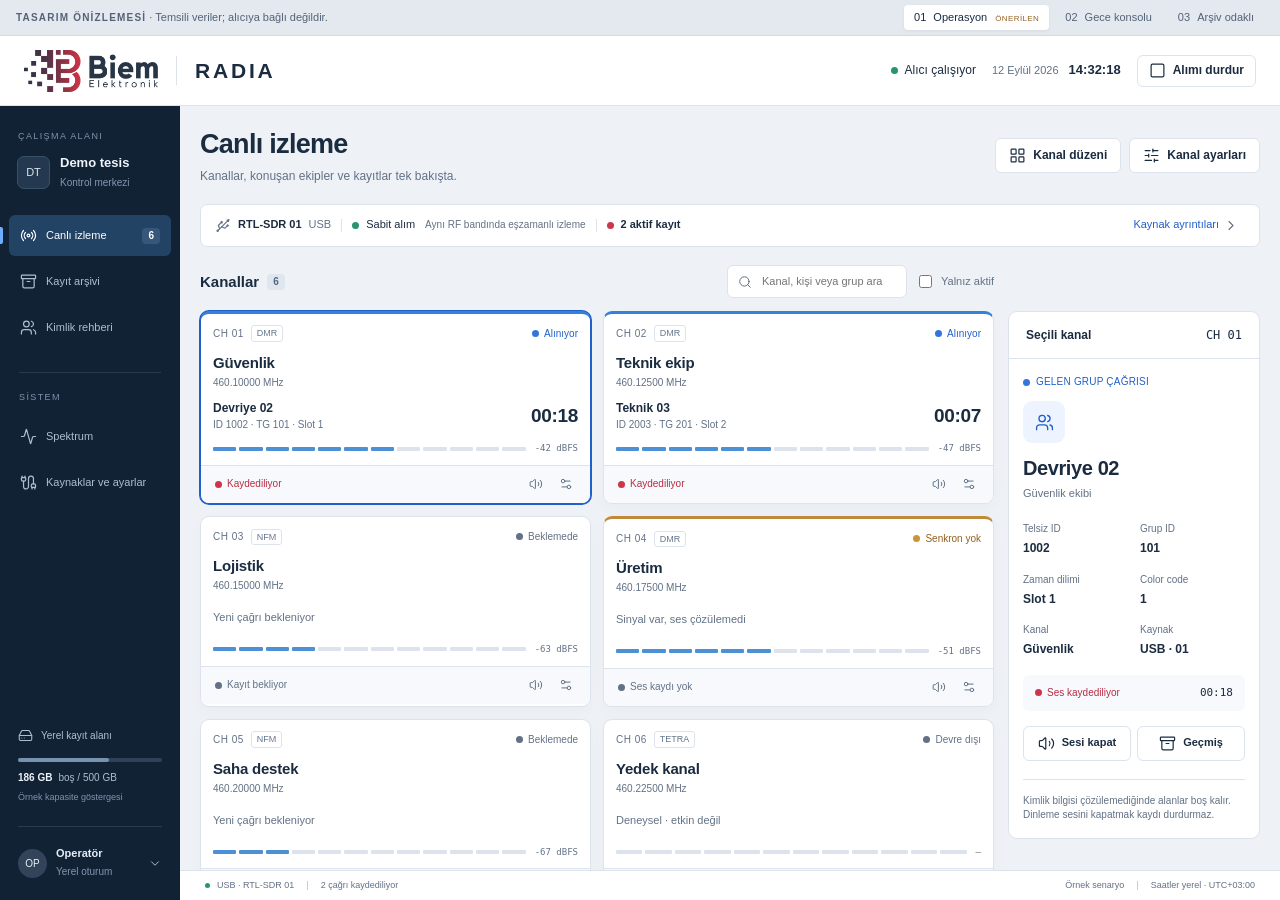
==== docs/ui/index.html @ abea3e86 "docs(ui): add BIEM Radia operator console design and Codex handoff" ====
<!doctype html>
<html lang="tr">
<head>
  <meta charset="utf-8">
  <meta name="viewport" content="width=device-width,initial-scale=1">
  <title>BIEM Radia — Operatör Konsolu / Tasarım önizlemesi</title>
  <link rel="stylesheet" href="radia.css">
  <script src="assets/icons.js" defer></script>
  <script src="radia.js" defer></script>
</head>
<body data-theme="operations">
  <div class="design-bar">
    <span><b>TASARIM ÖNİZLEMESİ</b><span class="design-note"> · Temsili veriler; alıcıya bağlı değildir.</span></span>
    <div class="directions" aria-label="Tasarım yönü">
      <button data-direction="operations" aria-pressed="true">01 <span>Operasyon</span><small>ÖNERİLEN</small></button>
      <button data-direction="night" aria-pressed="false">02 <span>Gece konsolu</span></button>
      <button data-direction="review" aria-pressed="false">03 <span>Arşiv odaklı</span></button>
    </div>
  </div>
  <div class="app-shell">
    <header class="app-header">
      <div class="brand"><img src="assets/biem-logo.png" alt="Biem Elektronik"><span class="brand-divider"></span><strong>RADIA</strong><span class="product-name">İzleme ve kayıt</span></div>
      <div class="header-right"><span class="health"><i class="dot green"></i><span id="global-status">Alıcı çalışıyor</span></span><span class="local-time">12 Eylül 2026 <b>14:32:18</b></span><button class="button compact" id="receiver-toggle"></button></div>
    </header>
    <aside class="sidebar">
      <div class="workspace-label">ÇALIŞMA ALANI</div>
      <div class="workspace-name"><span class="workspace-avatar">DT</span><span><strong>Demo tesis</strong><small>Kontrol merkezi</small></span></div>
      <nav class="navigation" aria-label="Ana gezinme">
        <button data-view="live" class="selected"><i data-icon="Radio"></i><span>Canlı izleme</span><b class="nav-count">6</b></button>
        <button data-view="archive"><i data-icon="Archive"></i><span>Kayıt arşivi</span></button>
        <button data-view="directory"><i data-icon="Users"></i><span>Kimlik rehberi</span></button>
        <div class="nav-divider"></div><span class="nav-label">SİSTEM</span>
        <button data-view="spectrum"><i data-icon="Activity"></i><span>Spektrum</span></button>
        <button data-view="sources"><i data-icon="Cable"></i><span>Kaynaklar ve ayarlar</span></button>
      </nav>
      <div class="sidebar-bottom">
        <div class="storage-label"><i data-icon="HardDrive"></i><span>Yerel kayıt alanı</span></div>
        <div class="storage-track"><span></span></div><div class="storage-caption"><strong>186 GB</strong><span>boş / 500 GB</span></div>
        <div class="sidebar-note">Örnek kapasite göstergesi</div>
        <div class="operator"><span class="operator-avatar">OP</span><span><strong>Operatör</strong><small>Yerel oturum</small></span><i data-icon="ChevronDown"></i></div>
      </div>
    </aside>
    <main id="main" tabindex="-1"></main>
    <footer class="system-footer"><span><i class="dot green"></i><span id="footer-state">USB · RTL-SDR 01</span><span class="footer-divider">|</span><span id="footer-recording">2 çağrı kaydediliyor</span></span><span>Örnek senaryo <span class="footer-divider">|</span> Saatler yerel · UTC+03:00</span></footer>
  </div>
  <dialog id="drawer" class="drawer" aria-labelledby="drawer-title"></dialog>
  <dialog id="confirmation" class="confirmation" aria-labelledby="confirmation-title"></dialog>
  <div class="toast" id="toast" role="status" aria-live="polite"></div>
</body>
</html>
---- docs/ui/radia.css ----
:root{font-family:'Segoe UI',Inter,Arial,sans-serif;color-scheme:light;--bg:#eef2f6;--surface:#fff;--surface-alt:#f7f9fc;--ink:#1b2c40;--muted:#627186;--line:#dce3ec;--brand:#ad304a;--blue:#215fca;--blue-bg:#edf4ff;--green:#127356;--green-bg:#e8f5ef;--amber:#926018;--amber-bg:#fff5e3;--red:#b62e44;--red-bg:#fff0f2;--rail:#122235;--rail-ink:#aebed1;--shadow:0 5px 16px #14253c06;--radius:9px;font-synthesis:none}
*{box-sizing:border-box}body{margin:0;background:var(--bg);color:var(--ink);font-size:14px;line-height:1.4}button,input,select{font:inherit}button{cursor:pointer}button:disabled{cursor:not-allowed;opacity:.5}button,input,select{outline:none}button:focus-visible,input:focus-visible,select:focus-visible,[tabindex]:focus-visible{outline:3px solid #5997fa;outline-offset:3px}button{color:inherit}svg.icon{width:19px;height:19px;stroke:currentColor;stroke-width:1.7;fill:none;stroke-linecap:round;stroke-linejoin:round;flex-shrink:0;vertical-align:middle}button .icon{width:17px;height:17px}button{border:0;background:none}strong,b{font-weight:600}small{font-size:12px}h1,h2,h3,p{margin:0}h1{font-size:27px;font-weight:650;letter-spacing:-.7px}h2{font-size:15px;font-weight:650}h3{font-size:17px;font-weight:650}.muted{color:var(--muted)}.mono{font-variant-numeric:tabular-nums;font-family:'Cascadia Code','Consolas',monospace;font-size:12px}.design-bar{height:36px;background:#e4e9ef;border-bottom:1px solid #d3dae4;padding:0 20px;display:flex;align-items:center;justify-content:space-between;color:#546277;font-size:11px;gap:12px}.design-bar b{font-size:10px;letter-spacing:1.2px}.directions{display:flex;gap:6px;height:100%;align-items:center}.directions button{font-size:11px;padding:5px 10px;border-radius:4px;white-space:nowrap}.directions button[aria-pressed=true]{background:#fff;color:#182b43;box-shadow:0 1px 3px #12223510}.directions button span{margin-left:4px}.directions small{font-size:8px;color:#956126;letter-spacing:.4px;margin-left:8px}.app-shell{height:calc(100vh - 36px);min-height:550px;display:grid;grid-template-columns:208px minmax(0,1fr);grid-template-rows:70px minmax(0,1fr) 30px;grid-template-areas:'header header' 'sidebar main' 'sidebar footer'}.app-header{grid-area:header;background:var(--surface);border-bottom:1px solid var(--line);display:flex;align-items:center;justify-content:space-between;padding:0 24px;gap:20px}.brand{display:flex;align-items:center;gap:18px;white-space:nowrap}.brand img{width:134px;height:42px;object-fit:contain}.brand-divider{height:29px;width:1px;background:var(--line)}.brand>strong{font-size:21px;letter-spacing:2.8px;font-weight:700}.product-name{color:var(--muted);font-size:12px;border-left:1px solid var(--line);padding-left:18px}.header-right{display:flex;gap:22px;align-items:center;white-space:nowrap;font-size:12px}.health{display:flex;align-items:center;gap:7px}.dot{display:inline-block;width:7px;height:7px;border-radius:50%;background:var(--muted);flex-shrink:0}.dot.green{background:#279473}.dot.red{background:#cd354d}.dot.blue{background:#3474db}.dot.amber{background:#cf9239}.local-time{color:var(--muted);font-size:11px}.local-time b{color:var(--ink);font-size:13px;margin-left:7px;font-variant-numeric:tabular-nums}.button{display:inline-flex;justify-content:center;align-items:center;gap:7px;padding:8px 13px;border:1px solid var(--line);background:var(--surface);border-radius:6px;white-space:nowrap;font-size:12px;font-weight:550;min-height:35px}.button:hover{background:var(--surface-alt);border-color:#acbacd}.button.primary{background:var(--blue);border-color:var(--blue);color:#fff}.button.primary:hover{filter:brightness(1.06)}.button.danger{background:var(--red);border-color:var(--red);color:#fff}.button.subtle{background:transparent;border-color:transparent;color:var(--blue)}.button.compact{padding:6px 11px;min-height:32px}.icon-button{display:inline-flex;align-items:center;justify-content:center;min-width:30px;min-height:30px;border-radius:5px;color:var(--muted)}.icon-button:hover{background:var(--blue-bg);color:var(--blue)}.sidebar{grid-area:sidebar;background:var(--rail);color:var(--rail-ink);display:flex;flex-direction:column;padding:24px 13px 0}.workspace-label{font-size:9px;letter-spacing:1.4px;padding-left:9px;color:#8194ad}.workspace-name{display:flex;align-items:center;gap:10px;padding:11px 8px 24px}.workspace-name strong{font-size:13px;color:#f0f4fa;display:block}.workspace-name small{font-size:10px;color:#8498b2}.workspace-avatar{width:33px;height:33px;display:grid;place-items:center;background:#24394f;border:1px solid #375169;border-radius:7px;font-size:11px;color:#dbe5f0;flex-shrink:0}.navigation{display:flex;flex-direction:column;gap:5px}.navigation>button{display:flex;align-items:center;gap:11px;text-align:left;padding:12px 11px;border-radius:6px;color:var(--rail-ink);font-size:12px;position:relative}.navigation>button:hover{background:#1d324a;color:#fff}.navigation>button.selected{background:#234365;color:#fff}.navigation>button.selected:before{content:'';position:absolute;width:3px;height:17px;left:-13px;background:#70adff;border-radius:0 2px 2px 0}.nav-count{font-size:10px;background:#365779;border-radius:4px;padding:1px 6px;margin-left:auto}.nav-divider{height:1px;background:#2a3a4d;margin:19px 10px 13px}.nav-label{font-size:9px;letter-spacing:1.4px;padding:0 10px 7px;color:#8194ad}.sidebar-bottom{margin-top:auto;padding:22px 9px 0}.storage-label{display:flex;align-items:center;gap:8px;font-size:10px}.storage-label .icon{width:15px}.storage-track{height:4px;background:#304258;margin:13px 0 9px;border-radius:2px}.storage-track span{display:block;width:63%;height:100%;background:#7693b2;border-radius:2px}.storage-caption{display:flex;gap:6px;font-size:10px}.storage-caption strong{color:#eef3fa}.sidebar-note{font-size:9px;color:#8194ad;margin-top:6px}.operator{display:flex;align-items:center;gap:9px;border-top:1px solid #2b3c50;margin-top:22px;padding:19px 0}.operator-avatar{background:#334359;color:#e9eff7;width:29px;height:29px;border-radius:50%;display:grid;place-items:center;font-size:10px}.operator strong{display:block;font-size:11px;color:#e5edf8}.operator small{font-size:10px;color:#8296af}.operator>.icon{width:14px;margin-left:auto}main{grid-area:main;min-width:0;overflow:auto;padding:24px 26px 20px}.page-heading{display:flex;align-items:center;justify-content:space-between;gap:16px;margin-bottom:19px}.page-heading p{font-size:12px;color:var(--muted);margin-top:4px}.heading-actions{display:flex;gap:8px;align-items:center}.source-strip{display:flex;align-items:center;gap:15px;background:var(--surface);border:1px solid var(--line);border-radius:7px;padding:11px 14px;margin-bottom:18px;font-size:11px}.source-strip strong{font-size:11px}.source-strip .icon{width:16px;color:var(--muted)}.source-chip{display:flex;align-items:center;gap:7px}.source-separator{height:13px;width:1px;background:var(--line)}.source-caption{color:var(--muted)}.source-link{margin-left:auto;color:var(--blue);display:flex;align-items:center;gap:4px;font-size:11px}.live-workspace{display:grid;grid-template-columns:minmax(0,1fr) 280px;gap:18px;align-items:start}.channel-area{min-width:0}.section-toolbar{display:flex;justify-content:space-between;align-items:center;margin-bottom:12px;gap:12px;min-height:34px}.section-label{display:flex;align-items:center;gap:8px}.count-badge{background:#dfe6ef;color:#536780;font-size:10px;font-weight:600;padding:1px 6px;border-radius:4px}.search{display:flex;align-items:center;gap:8px;border:1px solid var(--line);border-radius:6px;background:var(--surface);padding:7px 10px;color:var(--muted);min-width:180px}.search input{border:0;background:transparent;color:var(--ink);font-size:11px;width:100%;outline-offset:6px;min-width:0}.search .icon{width:14px;height:14px}.toolbar-filters{display:flex;align-items:center;gap:12px}.checkbox{display:flex;align-items:center;gap:6px;font-size:11px;white-space:nowrap;color:var(--muted)}.checkbox input{accent-color:var(--blue);width:13px;height:13px}.channel-grid{display:grid;grid-template-columns:repeat(2,minmax(0,1fr));gap:12px}.channel-card{background:var(--surface);border:1px solid var(--line);border-radius:var(--radius);box-shadow:var(--shadow);min-width:0;position:relative;overflow:hidden}.channel-card.selected{border-color:var(--blue);box-shadow:0 0 0 1px var(--blue)}.channel-card.receiving{border-top:3px solid #3482d7}.channel-card.warning{border-top:3px solid #c18a3b}.card-main{display:block;width:100%;text-align:left;padding:13px 14px 0;cursor:pointer}.card-top{display:flex;align-items:center;gap:7px;margin-bottom:9px;min-height:18px}.channel-number{font-size:10px;color:var(--muted);letter-spacing:.5px}.mode-badge{font-size:9px;color:#63758b;border:1px solid var(--line);padding:1px 5px;border-radius:3px}.state-badge{margin-left:auto;font-size:10px;display:flex;align-items:center;gap:5px;color:var(--muted);white-space:nowrap}.state-badge.rx{color:var(--blue)}.state-badge.warning{color:var(--amber)}.card-name{font-size:16px;font-weight:650;letter-spacing:-.2px;overflow:hidden;text-overflow:ellipsis;white-space:nowrap}.frequency{color:var(--muted);font-size:10px;margin-top:3px;font-variant-numeric:tabular-nums}.card-identity{display:flex;justify-content:space-between;gap:8px;align-items:center;margin:12px 0 10px;min-height:30px}.caller-name{font-weight:600;font-size:12px}.caller-meta{font-size:10px;color:var(--muted);margin-top:2px}.call-timer{font-size:19px;letter-spacing:-.3px;font-variant-numeric:tabular-nums;font-weight:550}.idle-label{font-size:11px;color:var(--muted)}.meter{height:4px;display:flex;gap:3px;align-items:center;flex:1;min-width:15px}.meter span{height:4px;flex:1;background:var(--line);border-radius:1px}.meter span.on{background:#4c91d6}.signal-row{display:flex;align-items:center;gap:9px;padding-bottom:10px}.signal-row .mono{font-size:9px;color:var(--muted);white-space:nowrap}.card-footer{display:flex;align-items:center;justify-content:space-between;padding:7px 11px 7px 14px;border-top:1px solid var(--line);background:var(--surface-alt);min-height:36px;font-size:10px}.record-status{display:flex;align-items:center;gap:5px}.card-footer .icon-button{min-height:23px;min-width:25px}.card-footer .icon{width:14px;height:14px}.card-footer>div{display:flex;align-items:center;gap:4px}.record-status.active{color:var(--red)}.detail-panel{background:var(--surface);border:1px solid var(--line);border-radius:var(--radius);overflow:hidden;margin-top:46px;min-width:0}.detail-header{display:flex;align-items:center;justify-content:space-between;padding:15px 17px;border-bottom:1px solid var(--line);font-size:11px}.detail-header strong{font-size:12px}.detail-body{padding:20px 18px}.detail-eyebrow{display:flex;align-items:center;gap:6px;color:var(--blue);font-size:10px;letter-spacing:.2px;margin-bottom:12px}.avatar-call{background:var(--blue-bg);color:var(--blue);width:42px;height:42px;display:grid;place-items:center;border-radius:9px;margin-bottom:11px}.detail-body h3{font-size:22px;letter-spacing:-.4px}.detail-subtitle{color:var(--muted);font-size:11px;margin:4px 0 20px}.detail-grid{display:grid;grid-template-columns:1fr 1fr;gap:16px 12px}.detail-grid dt{font-size:10px;color:var(--muted);margin-bottom:4px}.detail-grid dd{font-size:12px;margin:0;font-weight:550}.detail-note{color:var(--muted);font-size:10px;border-top:1px solid var(--line);padding-top:14px;margin-top:18px}.detail-record{margin-top:17px;padding:10px 12px;background:var(--surface-alt);border-radius:6px;display:flex;align-items:center;justify-content:space-between;font-size:10px}.detail-record .mono{font-size:11px}.detail-actions{display:flex;gap:6px;margin-top:15px}.detail-actions .button{flex:1;font-size:11px;padding:7px 8px}.recent-panel{background:var(--surface);border:1px solid var(--line);border-radius:var(--radius);margin-top:19px;overflow:hidden}.panel-heading{display:flex;align-items:center;justify-content:space-between;padding:14px 17px;border-bottom:1px solid var(--line);gap:14px}.panel-heading .button{font-size:11px;padding:0;min-height:20px}.panel-heading .section-label h2{font-size:13px}.table-wrap{overflow:auto}table{border-collapse:collapse;width:100%;font-size:11px;text-align:left;white-space:nowrap}th{background:var(--surface-alt);font-weight:500;color:var(--muted);font-size:10px;padding:10px 16px;border-bottom:1px solid var(--line)}td{padding:10px 16px;border-bottom:1px solid var(--line);height:43px;font-variant-numeric:tabular-nums}tbody tr:last-child td{border-bottom:0}tbody tr:hover td{background:var(--surface-alt)}tbody tr.selected td{background:var(--blue-bg)}.table-channel{font-weight:600;font-size:11px}.table-channel small{color:var(--muted);font-weight:400;font-size:9px;margin-left:7px}.table-status{display:flex;align-items:center;gap:5px;font-size:10px;color:var(--green)}.row-play{height:26px;width:26px;border-radius:50%;background:var(--blue-bg);color:var(--blue);display:grid;place-items:center}.row-play .icon{width:12px;height:12px;margin-left:1px}.system-footer{grid-area:footer;border-top:1px solid var(--line);background:var(--surface);display:flex;justify-content:space-between;align-items:center;padding:0 25px;font-size:9px;color:var(--muted);gap:15px}.system-footer>span{display:flex;gap:7px;align-items:center}.system-footer .dot{height:5px;width:5px}.footer-divider{margin:0 5px;color:#b2bdca}.empty{padding:35px 20px;text-align:center;color:var(--muted);grid-column:1/-1;border:1px dashed var(--line);border-radius:7px}.empty strong{display:block;color:var(--ink);font-size:15px;margin-bottom:5px}.archive-filters{display:flex;align-items:end;gap:12px;margin-bottom:18px;padding:15px;background:var(--surface);border:1px solid var(--line);border-radius:8px}.field{display:flex;flex-direction:column;gap:6px;font-size:11px;min-width:0;color:var(--muted)}.field input,.field select{border:1px solid var(--line);border-radius:5px;padding:8px 9px;min-height:35px;background:var(--surface);color:var(--ink);min-width:0}.field.grow{flex:1}.field input:disabled,.field select:disabled{background:var(--surface-alt)}.field-row{display:grid;grid-template-columns:1fr 1fr;gap:12px}.archive-workspace{display:grid;grid-template-columns:minmax(0,1fr) 285px;gap:18px;align-items:start}.archive-workspace .recent-panel{margin-top:0}.archive-workspace .detail-panel{margin-top:0}.archive-stats{display:flex;gap:15px;align-items:center;font-size:11px;color:var(--muted)}.archive-stats b{color:var(--ink)}.archive-caption{padding:11px 16px;font-size:10px;color:var(--muted);border-top:1px solid var(--line)}.player{border:1px solid var(--line);border-radius:9px;background:var(--surface);margin-top:18px;overflow:hidden}.player-info{padding:16px 18px;display:flex;align-items:center;justify-content:space-between}.player-info h2{font-size:13px}.player-info p{font-size:10px;color:var(--muted);margin-top:3px}.waveform{position:relative;height:92px;margin:0 20px;display:flex;align-items:center;gap:3px;background:repeating-linear-gradient(90deg,transparent,transparent calc(25% - 1px),var(--line) calc(25% - 1px),var(--line) 25%);overflow:hidden}.waveform span{display:block;width:3px;flex:1;background:#8db2de;border-radius:1px;min-width:1px;max-width:6px}.waveform .playhead{position:absolute;left:28%;top:0;height:100%;width:1px;background:var(--blue)}.wave-labels{display:flex;justify-content:space-between;margin:5px 20px 10px;font-size:9px;color:var(--muted);font-variant-numeric:tabular-nums}.player-controls{border-top:1px solid var(--line);display:flex;gap:13px;align-items:center;padding:12px 18px;background:var(--surface-alt);font-size:11px}.player-controls input[type=range]{accent-color:var(--blue);flex:1;min-width:50px}.player-controls .button{min-height:32px}.player-note{font-size:9px;color:var(--muted);margin-left:auto}.notice{padding:13px 15px;border:1px solid #e7cb9a;background:var(--amber-bg);color:var(--amber);border-radius:7px;display:flex;gap:10px;align-items:center;font-size:12px;margin-bottom:18px}.notice p{margin-top:3px;font-size:11px}.notice .button{margin-left:auto}.spectrum-chart{height:265px;background:#142336;border-radius:7px 7px 0 0;padding:15px 22px;color:#a3b4ca}.spectrum-chart svg{width:100%;height:100%;overflow:visible}.chart-waterfall{height:170px;background:#111d2e;padding:15px 22px;display:grid;gap:2px;overflow:hidden;border-radius:0 0 7px 7px}.waterfall-row{height:3px;background:linear-gradient(90deg,#16334e 8%,#236b80 11%,#27668f 12%,#16334e 15%,#16334e 33%,#477ab6 36%,#75d7d4 37%,#266384 39%,#16334e 43%,#16334e 70%,#5085bd 72%,#19405d 75%);opacity:.65}.chart-caption{display:flex;justify-content:space-between;font-size:10px;color:var(--muted);margin-top:12px}.source-cards{display:grid;grid-template-columns:repeat(2,minmax(0,1fr));gap:18px;max-width:1000px}.source-card{background:var(--surface);border:1px solid var(--line);border-radius:9px;padding:20px}.source-card-title{display:flex;align-items:center;gap:10px;margin-bottom:12px}.source-card-title .icon{color:var(--blue)}.source-card>p{font-size:12px;color:var(--muted);margin:10px 0 20px;max-width:420px}.source-card .detail-grid{margin:20px 0}.settings-help{font-size:12px;color:var(--muted);margin-top:22px;max-width:850px;line-height:1.8}.settings-help strong{color:var(--ink)}dialog{color:var(--ink);background:var(--surface);border:1px solid var(--line);box-shadow:0 10px 70px #06182f35;padding:0}dialog::backdrop{background:#10223b55}.drawer{height:100vh;max-height:100vh;margin:0 0 0 auto;max-width:100vw;width:430px;border-radius:0;border-right:0}.drawer-top{display:flex;align-items:center;justify-content:space-between;padding:22px;border-bottom:1px solid var(--line)}.drawer-top h2{font-size:19px}.drawer-content{padding:22px;display:flex;flex-direction:column;gap:20px}.drawer-content .notice{font-size:11px;margin:0}.drawer-footer{display:flex;gap:8px;justify-content:flex-end;border-top:1px solid var(--line);padding:17px 22px}.helper{font-size:10px;color:var(--muted);line-height:1.6}.field small{color:var(--muted);font-size:10px}.confirmation{border-radius:12px;max-width:440px;width:calc(100vw - 40px);padding:25px}.confirmation h2{font-size:20px}.confirmation p{font-size:12px;color:var(--muted);line-height:1.8;margin:15px 0 22px}.confirmation-actions{display:flex;justify-content:flex-end;gap:8px}.toast{position:fixed;bottom:48px;left:50%;transform:translateX(-50%);background:#19344f;color:#fff;box-shadow:0 8px 24px #12223525;border-radius:7px;font-size:12px;padding:13px 20px;z-index:20;opacity:0;pointer-events:none;max-width:90vw;transition:opacity .15s}.toast.visible{opacity:1}.review-timeline{background:var(--surface);border:1px solid var(--line);border-radius:9px;margin-bottom:18px;overflow:hidden}.timeline-top{padding:13px 17px;border-bottom:1px solid var(--line);display:flex;align-items:center;justify-content:space-between;font-size:11px}.timeline-track{display:grid;grid-template-columns:115px 1fr;gap:12px;padding:9px 17px;align-items:center;font-size:10px;border-bottom:1px solid var(--line)}.timeline-track:last-child{border-bottom:0}.timeline-track-area{height:18px;background:repeating-linear-gradient(90deg,transparent,transparent calc(25% - 1px),var(--line) calc(25% - 1px),var(--line) 25%);position:relative}.timeline-block{position:absolute;height:12px;top:3px;border-radius:2px;background:#6c99d6}.timeline-block.burgundy{background:#bd7385}.review-timeline .muted{font-size:10px}.small-pill{padding:4px 7px;background:var(--blue-bg);color:var(--blue);border-radius:4px;font-size:10px}.directory-note{padding:15px 0;font-size:11px;color:var(--muted)}
body[data-theme=night]{color-scheme:dark;--bg:#101a29;--surface:#182637;--surface-alt:#1c2c3f;--ink:#e6eef7;--muted:#a0afc2;--line:#304259;--blue:#7eb7fa;--blue-bg:#263e5c;--green:#7dcead;--green-bg:#1d403a;--amber:#efc27f;--amber-bg:#3b3224;--red:#f897a5;--red-bg:#412d3a;--rail:#0d1623;--shadow:none}.design-bar{color-scheme:light}body[data-theme=night] .brand img{background:#fff;border-radius:3px;padding:4px}body[data-theme=night] .button.primary{background:#2868b7;border-color:#3479ce;color:#fff}body[data-theme=night] .button.danger{background:#ae3047;border-color:#ae3047;color:#fff}body[data-theme=night] .live-workspace{grid-template-columns:minmax(0,1fr)}body[data-theme=night] .live-workspace>.detail-panel{display:none}body[data-theme=night] .channel-grid{grid-template-columns:repeat(3,minmax(0,1fr));gap:15px}body[data-theme=night] .card-main{padding:17px 18px 0}body[data-theme=night] .card-name{font-size:19px}body[data-theme=night] .card-identity{margin:17px 0}body[data-theme=night] .call-timer{font-size:23px}body[data-theme=night] .count-badge{background:#2d425d;color:#bdd1e9}body[data-theme=night] .source-link{color:#8ebfff}body[data-theme=night] .card-footer{padding-top:9px;padding-bottom:9px}body[data-theme=review]{--bg:#f3f3f1;--blue:#8e3651;--blue-bg:#f7edf1;--rail:#28303a}.night-detail-button{display:none}body[data-theme=night] .night-detail-button{display:inline-flex}
@media(min-width:1760px){.channel-grid{grid-template-columns:repeat(3,minmax(0,1fr))}.live-workspace{grid-template-columns:minmax(0,1fr) 310px}.card-main{padding:17px 17px 0}.card-name{font-size:18px}.card-identity{margin:16px 0}.detail-body{padding:25px 22px}.recent-panel{margin-top:22px}td{height:48px}.app-shell{grid-template-columns:218px minmax(0,1fr)}}
@media(max-width:1430px){.app-shell{grid-template-columns:180px minmax(0,1fr)}.sidebar{padding-left:9px;padding-right:9px}.navigation>button{font-size:11px;gap:9px}.navigation>button.selected:before{left:-9px}main{padding:20px}.live-workspace{grid-template-columns:minmax(0,1fr) 252px;gap:14px}.product-name{display:none}.source-caption{font-size:10px}.header-right{gap:16px}.toolbar-filters{gap:8px}.section-toolbar .search{min-width:160px;width:180px}.archive-workspace{grid-template-columns:minmax(0,1fr) 250px}.archive-workspace td,.archive-workspace th{padding:10px}.archive-workspace .detail-grid{gap:12px}.source-strip{gap:10px}.card-main{padding:11px 12px 0}.card-identity{margin:10px 0}.card-name{font-size:15px}.detail-body{padding:16px 14px}.detail-body h3{font-size:20px}.design-bar{padding:0 16px}}
@media(max-width:1160px){.app-shell{grid-template-columns:155px minmax(0,1fr)}.navigation>button{font-size:10px;gap:7px;padding:11px 7px}.workspace-name{padding-left:4px;gap:7px}.workspace-name strong{font-size:11px}.workspace-name small{font-size:9px}.workspace-avatar{width:27px;height:30px}.sidebar-bottom{padding:10px 5px 0}.app-header{padding:0 18px}.header-right{gap:12px}.local-time{display:none}.live-workspace{grid-template-columns:1fr}.live-workspace>.detail-panel{display:none}.channel-grid{grid-template-columns:repeat(3,minmax(0,1fr))}.night-detail-button{display:inline-flex}.archive-workspace{grid-template-columns:1fr}.archive-workspace>.detail-panel{display:none}.source-caption{display:none}.design-note{display:none}.archive-filters{gap:8px}.archive-filters .field{font-size:10px}.system-footer{font-size:8px;padding:0 18px}.heading-actions .button{font-size:11px}.player-note{max-width:170px;text-align:right}.card-identity{min-height:38px}.card-name{font-size:14px}.caller-name{font-size:11px}.call-timer{font-size:17px}.card-footer{font-size:9px}.state-badge{font-size:9px}.source-cards{gap:13px}}
@media(max-width:900px){.app-shell{grid-template-columns:64px minmax(0,1fr)}.workspace-label,.workspace-name,.navigation>button>span,.nav-count,.nav-label,.sidebar-bottom{display:none}.sidebar{padding:20px 8px}.navigation>button{justify-content:center;padding:12px}.navigation>button.selected:before{left:-8px}.nav-divider{margin:13px 8px}.brand img{width:106px;height:34px}.brand{gap:12px}.brand>strong{font-size:18px}.health{font-size:10px}.header-right{gap:8px}.channel-grid,body[data-theme=night] .channel-grid{grid-template-columns:repeat(2,minmax(0,1fr))}.page-heading{align-items:start}.page-heading h1{font-size:24px}.page-heading p{font-size:11px}.design-bar{font-size:9px}.directions button{font-size:10px;padding:5px 7px}.directions small{display:none}.archive-filters{flex-wrap:wrap}.archive-filters .field.grow{min-width:200px}.source-cards{grid-template-columns:1fr}.system-footer>span:last-child{display:none}}
@media(max-width:620px){.app-header .health{display:none}.brand img{width:86px}.brand>strong{font-size:15px}.brand{gap:8px}.app-header{padding:0 11px}.header-right .button{font-size:10px;padding:5px 7px}.design-bar{height:auto;min-height:46px;align-items:start;flex-direction:column;padding:6px 10px;gap:3px}.design-bar>b{font-size:9px}.app-shell{height:calc(100vh - 58px);grid-template-rows:60px minmax(0,1fr) 28px}.page-heading{flex-direction:column}.heading-actions{width:100%}.channel-grid,body[data-theme=night] .channel-grid{grid-template-columns:1fr}.source-strip{flex-wrap:wrap;gap:6px}.source-separator{display:none}.source-link{margin-left:0}.section-toolbar{align-items:start;gap:8px;flex-wrap:wrap}.toolbar-filters{width:100%}.section-toolbar .search{flex:1}.player-controls{gap:6px;flex-wrap:wrap}.player-note{display:none}main{padding:16px}.notice{align-items:start;flex-wrap:wrap}.notice .button{margin-left:0}.source-card{padding:15px}}
.archive-main{min-width:0}.archive-main .table-wrap{max-height:clamp(160px,calc(100vh - 600px),440px)}.archive-main thead th{position:sticky;top:0;z-index:1}.archive-main .waveform{height:66px}.archive-main .waveform span{max-height:61px}.archive-main .player-info{padding:12px 17px}.archive-main .player-controls{padding:10px 17px}
body[data-theme=review] .archive-main .table-wrap{max-height:clamp(130px,calc(100vh - 780px),320px)}body[data-theme=review] .timeline-top{padding:7px 17px}body[data-theme=review] .timeline-track{padding:1px 17px}body[data-theme=review] .archive-filters{margin-bottom:14px}body[data-theme=review] .player-info{padding:10px 17px}
body[data-theme=night] .card-identity{margin:12px 0}body[data-theme=night] .card-main{padding-top:15px}body[data-theme=night] .mode-badge{color:var(--muted);border-color:#42546b}
.channel-area .recent-panel{margin-top:18px}.channel-area .recent-panel .panel-heading{padding:11px 13px}.channel-area .recent-panel th{padding:8px 12px}.channel-area .recent-panel td{padding:8px 12px;height:35px}.channel-area .recent-panel .table-status .icon{width:15px;height:15px}.channel-area .recent-panel .row-play{height:24px;width:24px}
@media(min-width:1281px){.channel-grid{grid-template-columns:repeat(3,minmax(0,1fr))}}
@media(prefers-reduced-motion:reduce){*{transition:none!important;scroll-behavior:auto!important}}
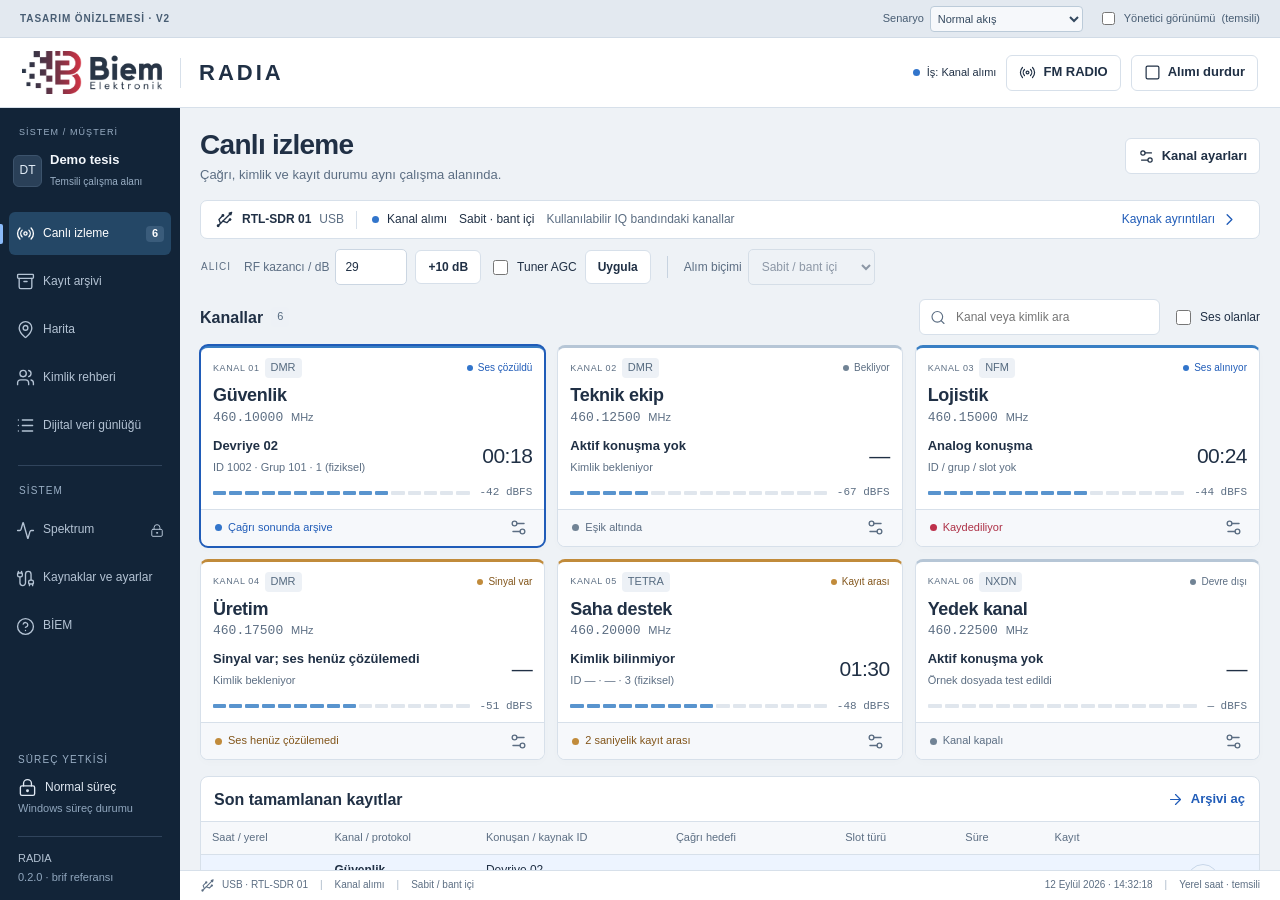
==== commit 6c79a455: "design: align Radia Operations V2 with current recording, map and SDR brief" ====
--- a/docs/ui/index.html
+++ b/docs/ui/index.html
@@ -3,46 +3,46 @@
 <head>
   <meta charset="utf-8">
   <meta name="viewport" content="width=device-width,initial-scale=1">
-  <title>BIEM Radia — Operatör Konsolu / Tasarım önizlemesi</title>
+  <title>BIEM Radia — Operasyon / Güncel tasarım</title>
+  <link rel="icon" href="assets/biem-amblem.png">
   <link rel="stylesheet" href="radia.css">
   <script src="assets/icons.js" defer></script>
+  <script src="assets/map-data.js" defer></script>
   <script src="radia.js" defer></script>
 </head>
-<body data-theme="operations">
+<body>
   <div class="design-bar">
-    <span><b>TASARIM ÖNİZLEMESİ</b><span class="design-note"> · Temsili veriler; alıcıya bağlı değildir.</span></span>
-    <div class="directions" aria-label="Tasarım yönü">
-      <button data-direction="operations" aria-pressed="true">01 <span>Operasyon</span><small>ÖNERİLEN</small></button>
-      <button data-direction="night" aria-pressed="false">02 <span>Gece konsolu</span></button>
-      <button data-direction="review" aria-pressed="false">03 <span>Arşiv odaklı</span></button>
+    <span><b>TASARIM ÖNİZLEMESİ · V2</b><span class="design-note"> Temsili veri · Alıcı, gerçek ses ve çevrimiçi harita bağlantısı yok</span></span>
+    <div class="demo-controls">
+      <label>Senaryo <select id="demo-scenario" aria-label="Tasarım senaryosu"><option value="normal">Normal akış</option><option value="simplex">DMR özel / çözücü kanalı</option><option value="scan">Tarama sırası</option><option value="file-error">Kayıt okuma hatası</option><option value="missing">Cihaz bulunamadı</option><option value="busy">Cihaz başka uygulamada</option><option value="map-empty">Konum yok</option><option value="map-stale">Eski konum</option><option value="map-tile">Eksik harita karosu</option></select></label>
+      <label><input type="checkbox" id="demo-admin"> Yönetici görünümü <span>(temsili)</span></label>
     </div>
   </div>
   <div class="app-shell">
     <header class="app-header">
       <div class="brand"><img src="assets/biem-logo.png" alt="Biem Elektronik"><span class="brand-divider"></span><strong>RADIA</strong><span class="product-name">İzleme ve kayıt</span></div>
-      <div class="header-right"><span class="health"><i class="dot green"></i><span id="global-status">Alıcı çalışıyor</span></span><span class="local-time">12 Eylül 2026 <b>14:32:18</b></span><button class="button compact" id="receiver-toggle"></button></div>
+      <div class="header-right"><span class="health"><i class="dot blue"></i><span id="global-status"></span></span><button class="button" data-action="fm-panel" id="fm-toggle" aria-expanded="false"><i data-icon="Radio"></i>FM RADIO</button><button class="button" id="receiver-toggle"></button></div>
     </header>
     <aside class="sidebar">
-      <div class="workspace-label">ÇALIŞMA ALANI</div>
-      <div class="workspace-name"><span class="workspace-avatar">DT</span><span><strong>Demo tesis</strong><small>Kontrol merkezi</small></span></div>
+      <div class="workspace-label">SİSTEM / MÜŞTERİ</div>
+      <div class="workspace-name"><span class="workspace-avatar">DT</span><span><strong>Demo tesis</strong><small>Temsili çalışma alanı</small></span></div>
       <nav class="navigation" aria-label="Ana gezinme">
-        <button data-view="live" class="selected"><i data-icon="Radio"></i><span>Canlı izleme</span><b class="nav-count">6</b></button>
-        <button data-view="archive"><i data-icon="Archive"></i><span>Kayıt arşivi</span></button>
-        <button data-view="directory"><i data-icon="Users"></i><span>Kimlik rehberi</span></button>
+        <button data-view="live" title="Canlı izleme"><i data-icon="Radio"></i><span>Canlı izleme</span><b class="nav-count">6</b></button>
+        <button data-view="archive" title="Kayıt arşivi"><i data-icon="Archive"></i><span>Kayıt arşivi</span></button>
+        <button data-view="map" title="Harita"><i data-icon="MapPin"></i><span>Harita</span><small>DEMO</small></button>
+        <button data-view="directory" title="Kimlik rehberi"><i data-icon="Users"></i><span>Kimlik rehberi</span></button>
+        <button data-view="logs" title="Dijital veri günlüğü"><i data-icon="List"></i><span>Dijital veri günlüğü</span></button>
         <div class="nav-divider"></div><span class="nav-label">SİSTEM</span>
-        <button data-view="spectrum"><i data-icon="Activity"></i><span>Spektrum</span></button>
-        <button data-view="sources"><i data-icon="Cable"></i><span>Kaynaklar ve ayarlar</span></button>
+        <button data-view="spectrum" title="Yönetici spektrumu"><i data-icon="Activity"></i><span>Spektrum</span><i data-icon="LockKeyhole"></i></button>
+        <button data-view="sources" title="Kaynaklar ve ayarlar"><i data-icon="Cable"></i><span>Kaynaklar ve ayarlar</span></button>
+        <button data-view="about" title="BIEM hakkında"><i data-icon="CircleHelp"></i><span>BİEM</span></button>
       </nav>
-      <div class="sidebar-bottom">
-        <div class="storage-label"><i data-icon="HardDrive"></i><span>Yerel kayıt alanı</span></div>
-        <div class="storage-track"><span></span></div><div class="storage-caption"><strong>186 GB</strong><span>boş / 500 GB</span></div>
-        <div class="sidebar-note">Örnek kapasite göstergesi</div>
-        <div class="operator"><span class="operator-avatar">OP</span><span><strong>Operatör</strong><small>Yerel oturum</small></span><i data-icon="ChevronDown"></i></div>
-      </div>
+      <div class="sidebar-bottom"><span class="sidebar-kicker">SÜREÇ YETKİSİ</span><div id="permission-state"></div><small>Windows süreç durumu</small><div class="sidebar-version">RADIA <span>0.2.0 · brif referansı</span></div></div>
     </aside>
     <main id="main" tabindex="-1"></main>
-    <footer class="system-footer"><span><i class="dot green"></i><span id="footer-state">USB · RTL-SDR 01</span><span class="footer-divider">|</span><span id="footer-recording">2 çağrı kaydediliyor</span></span><span>Örnek senaryo <span class="footer-divider">|</span> Saatler yerel · UTC+03:00</span></footer>
+    <footer class="system-footer"><span id="footer-state"></span><span>12 Eylül 2026 · 14:32:18 <span class="footer-divider">|</span> Yerel saat · temsili</span></footer>
   </div>
+  <aside id="fm-panel" class="fm-panel" hidden aria-label="FM RADIO paneli"></aside>
   <dialog id="drawer" class="drawer" aria-labelledby="drawer-title"></dialog>
   <dialog id="confirmation" class="confirmation" aria-labelledby="confirmation-title"></dialog>
   <div class="toast" id="toast" role="status" aria-live="polite"></div>
--- a/docs/ui/radia.css
+++ b/docs/ui/radia.css
@@ -1,14 +1,42 @@
-:root{font-family:'Segoe UI',Inter,Arial,sans-serif;color-scheme:light;--bg:#eef2f6;--surface:#fff;--surface-alt:#f7f9fc;--ink:#1b2c40;--muted:#627186;--line:#dce3ec;--brand:#ad304a;--blue:#215fca;--blue-bg:#edf4ff;--green:#127356;--green-bg:#e8f5ef;--amber:#926018;--amber-bg:#fff5e3;--red:#b62e44;--red-bg:#fff0f2;--rail:#122235;--rail-ink:#aebed1;--shadow:0 5px 16px #14253c06;--radius:9px;font-synthesis:none}
-*{box-sizing:border-box}body{margin:0;background:var(--bg);color:var(--ink);font-size:14px;line-height:1.4}button,input,select{font:inherit}button{cursor:pointer}button:disabled{cursor:not-allowed;opacity:.5}button,input,select{outline:none}button:focus-visible,input:focus-visible,select:focus-visible,[tabindex]:focus-visible{outline:3px solid #5997fa;outline-offset:3px}button{color:inherit}svg.icon{width:19px;height:19px;stroke:currentColor;stroke-width:1.7;fill:none;stroke-linecap:round;stroke-linejoin:round;flex-shrink:0;vertical-align:middle}button .icon{width:17px;height:17px}button{border:0;background:none}strong,b{font-weight:600}small{font-size:12px}h1,h2,h3,p{margin:0}h1{font-size:27px;font-weight:650;letter-spacing:-.7px}h2{font-size:15px;font-weight:650}h3{font-size:17px;font-weight:650}.muted{color:var(--muted)}.mono{font-variant-numeric:tabular-nums;font-family:'Cascadia Code','Consolas',monospace;font-size:12px}.design-bar{height:36px;background:#e4e9ef;border-bottom:1px solid #d3dae4;padding:0 20px;display:flex;align-items:center;justify-content:space-between;color:#546277;font-size:11px;gap:12px}.design-bar b{font-size:10px;letter-spacing:1.2px}.directions{display:flex;gap:6px;height:100%;align-items:center}.directions button{font-size:11px;padding:5px 10px;border-radius:4px;white-space:nowrap}.directions button[aria-pressed=true]{background:#fff;color:#182b43;box-shadow:0 1px 3px #12223510}.directions button span{margin-left:4px}.directions small{font-size:8px;color:#956126;letter-spacing:.4px;margin-left:8px}.app-shell{height:calc(100vh - 36px);min-height:550px;display:grid;grid-template-columns:208px minmax(0,1fr);grid-template-rows:70px minmax(0,1fr) 30px;grid-template-areas:'header header' 'sidebar main' 'sidebar footer'}.app-header{grid-area:header;background:var(--surface);border-bottom:1px solid var(--line);display:flex;align-items:center;justify-content:space-between;padding:0 24px;gap:20px}.brand{display:flex;align-items:center;gap:18px;white-space:nowrap}.brand img{width:134px;height:42px;object-fit:contain}.brand-divider{height:29px;width:1px;background:var(--line)}.brand>strong{font-size:21px;letter-spacing:2.8px;font-weight:700}.product-name{color:var(--muted);font-size:12px;border-left:1px solid var(--line);padding-left:18px}.header-right{display:flex;gap:22px;align-items:center;white-space:nowrap;font-size:12px}.health{display:flex;align-items:center;gap:7px}.dot{display:inline-block;width:7px;height:7px;border-radius:50%;background:var(--muted);flex-shrink:0}.dot.green{background:#279473}.dot.red{background:#cd354d}.dot.blue{background:#3474db}.dot.amber{background:#cf9239}.local-time{color:var(--muted);font-size:11px}.local-time b{color:var(--ink);font-size:13px;margin-left:7px;font-variant-numeric:tabular-nums}.button{display:inline-flex;justify-content:center;align-items:center;gap:7px;padding:8px 13px;border:1px solid var(--line);background:var(--surface);border-radius:6px;white-space:nowrap;font-size:12px;font-weight:550;min-height:35px}.button:hover{background:var(--surface-alt);border-color:#acbacd}.button.primary{background:var(--blue);border-color:var(--blue);color:#fff}.button.primary:hover{filter:brightness(1.06)}.button.danger{background:var(--red);border-color:var(--red);color:#fff}.button.subtle{background:transparent;border-color:transparent;color:var(--blue)}.button.compact{padding:6px 11px;min-height:32px}.icon-button{display:inline-flex;align-items:center;justify-content:center;min-width:30px;min-height:30px;border-radius:5px;color:var(--muted)}.icon-button:hover{background:var(--blue-bg);color:var(--blue)}.sidebar{grid-area:sidebar;background:var(--rail);color:var(--rail-ink);display:flex;flex-direction:column;padding:24px 13px 0}.workspace-label{font-size:9px;letter-spacing:1.4px;padding-left:9px;color:#8194ad}.workspace-name{display:flex;align-items:center;gap:10px;padding:11px 8px 24px}.workspace-name strong{font-size:13px;color:#f0f4fa;display:block}.workspace-name small{font-size:10px;color:#8498b2}.workspace-avatar{width:33px;height:33px;display:grid;place-items:center;background:#24394f;border:1px solid #375169;border-radius:7px;font-size:11px;color:#dbe5f0;flex-shrink:0}.navigation{display:flex;flex-direction:column;gap:5px}.navigation>button{display:flex;align-items:center;gap:11px;text-align:left;padding:12px 11px;border-radius:6px;color:var(--rail-ink);font-size:12px;position:relative}.navigation>button:hover{background:#1d324a;color:#fff}.navigation>button.selected{background:#234365;color:#fff}.navigation>button.selected:before{content:'';position:absolute;width:3px;height:17px;left:-13px;background:#70adff;border-radius:0 2px 2px 0}.nav-count{font-size:10px;background:#365779;border-radius:4px;padding:1px 6px;margin-left:auto}.nav-divider{height:1px;background:#2a3a4d;margin:19px 10px 13px}.nav-label{font-size:9px;letter-spacing:1.4px;padding:0 10px 7px;color:#8194ad}.sidebar-bottom{margin-top:auto;padding:22px 9px 0}.storage-label{display:flex;align-items:center;gap:8px;font-size:10px}.storage-label .icon{width:15px}.storage-track{height:4px;background:#304258;margin:13px 0 9px;border-radius:2px}.storage-track span{display:block;width:63%;height:100%;background:#7693b2;border-radius:2px}.storage-caption{display:flex;gap:6px;font-size:10px}.storage-caption strong{color:#eef3fa}.sidebar-note{font-size:9px;color:#8194ad;margin-top:6px}.operator{display:flex;align-items:center;gap:9px;border-top:1px solid #2b3c50;margin-top:22px;padding:19px 0}.operator-avatar{background:#334359;color:#e9eff7;width:29px;height:29px;border-radius:50%;display:grid;place-items:center;font-size:10px}.operator strong{display:block;font-size:11px;color:#e5edf8}.operator small{font-size:10px;color:#8296af}.operator>.icon{width:14px;margin-left:auto}main{grid-area:main;min-width:0;overflow:auto;padding:24px 26px 20px}.page-heading{display:flex;align-items:center;justify-content:space-between;gap:16px;margin-bottom:19px}.page-heading p{font-size:12px;color:var(--muted);margin-top:4px}.heading-actions{display:flex;gap:8px;align-items:center}.source-strip{display:flex;align-items:center;gap:15px;background:var(--surface);border:1px solid var(--line);border-radius:7px;padding:11px 14px;margin-bottom:18px;font-size:11px}.source-strip strong{font-size:11px}.source-strip .icon{width:16px;color:var(--muted)}.source-chip{display:flex;align-items:center;gap:7px}.source-separator{height:13px;width:1px;background:var(--line)}.source-caption{color:var(--muted)}.source-link{margin-left:auto;color:var(--blue);display:flex;align-items:center;gap:4px;font-size:11px}.live-workspace{display:grid;grid-template-columns:minmax(0,1fr) 280px;gap:18px;align-items:start}.channel-area{min-width:0}.section-toolbar{display:flex;justify-content:space-between;align-items:center;margin-bottom:12px;gap:12px;min-height:34px}.section-label{display:flex;align-items:center;gap:8px}.count-badge{background:#dfe6ef;color:#536780;font-size:10px;font-weight:600;padding:1px 6px;border-radius:4px}.search{display:flex;align-items:center;gap:8px;border:1px solid var(--line);border-radius:6px;background:var(--surface);padding:7px 10px;color:var(--muted);min-width:180px}.search input{border:0;background:transparent;color:var(--ink);font-size:11px;width:100%;outline-offset:6px;min-width:0}.search .icon{width:14px;height:14px}.toolbar-filters{display:flex;align-items:center;gap:12px}.checkbox{display:flex;align-items:center;gap:6px;font-size:11px;white-space:nowrap;color:var(--muted)}.checkbox input{accent-color:var(--blue);width:13px;height:13px}.channel-grid{display:grid;grid-template-columns:repeat(2,minmax(0,1fr));gap:12px}.channel-card{background:var(--surface);border:1px solid var(--line);border-radius:var(--radius);box-shadow:var(--shadow);min-width:0;position:relative;overflow:hidden}.channel-card.selected{border-color:var(--blue);box-shadow:0 0 0 1px var(--blue)}.channel-card.receiving{border-top:3px solid #3482d7}.channel-card.warning{border-top:3px solid #c18a3b}.card-main{display:block;width:100%;text-align:left;padding:13px 14px 0;cursor:pointer}.card-top{display:flex;align-items:center;gap:7px;margin-bottom:9px;min-height:18px}.channel-number{font-size:10px;color:var(--muted);letter-spacing:.5px}.mode-badge{font-size:9px;color:#63758b;border:1px solid var(--line);padding:1px 5px;border-radius:3px}.state-badge{margin-left:auto;font-size:10px;display:flex;align-items:center;gap:5px;color:var(--muted);white-space:nowrap}.state-badge.rx{color:var(--blue)}.state-badge.warning{color:var(--amber)}.card-name{font-size:16px;font-weight:650;letter-spacing:-.2px;overflow:hidden;text-overflow:ellipsis;white-space:nowrap}.frequency{color:var(--muted);font-size:10px;margin-top:3px;font-variant-numeric:tabular-nums}.card-identity{display:flex;justify-content:space-between;gap:8px;align-items:center;margin:12px 0 10px;min-height:30px}.caller-name{font-weight:600;font-size:12px}.caller-meta{font-size:10px;color:var(--muted);margin-top:2px}.call-timer{font-size:19px;letter-spacing:-.3px;font-variant-numeric:tabular-nums;font-weight:550}.idle-label{font-size:11px;color:var(--muted)}.meter{height:4px;display:flex;gap:3px;align-items:center;flex:1;min-width:15px}.meter span{height:4px;flex:1;background:var(--line);border-radius:1px}.meter span.on{background:#4c91d6}.signal-row{display:flex;align-items:center;gap:9px;padding-bottom:10px}.signal-row .mono{font-size:9px;color:var(--muted);white-space:nowrap}.card-footer{display:flex;align-items:center;justify-content:space-between;padding:7px 11px 7px 14px;border-top:1px solid var(--line);background:var(--surface-alt);min-height:36px;font-size:10px}.record-status{display:flex;align-items:center;gap:5px}.card-footer .icon-button{min-height:23px;min-width:25px}.card-footer .icon{width:14px;height:14px}.card-footer>div{display:flex;align-items:center;gap:4px}.record-status.active{color:var(--red)}.detail-panel{background:var(--surface);border:1px solid var(--line);border-radius:var(--radius);overflow:hidden;margin-top:46px;min-width:0}.detail-header{display:flex;align-items:center;justify-content:space-between;padding:15px 17px;border-bottom:1px solid var(--line);font-size:11px}.detail-header strong{font-size:12px}.detail-body{padding:20px 18px}.detail-eyebrow{display:flex;align-items:center;gap:6px;color:var(--blue);font-size:10px;letter-spacing:.2px;margin-bottom:12px}.avatar-call{background:var(--blue-bg);color:var(--blue);width:42px;height:42px;display:grid;place-items:center;border-radius:9px;margin-bottom:11px}.detail-body h3{font-size:22px;letter-spacing:-.4px}.detail-subtitle{color:var(--muted);font-size:11px;margin:4px 0 20px}.detail-grid{display:grid;grid-template-columns:1fr 1fr;gap:16px 12px}.detail-grid dt{font-size:10px;color:var(--muted);margin-bottom:4px}.detail-grid dd{font-size:12px;margin:0;font-weight:550}.detail-note{color:var(--muted);font-size:10px;border-top:1px solid var(--line);padding-top:14px;margin-top:18px}.detail-record{margin-top:17px;padding:10px 12px;background:var(--surface-alt);border-radius:6px;display:flex;align-items:center;justify-content:space-between;font-size:10px}.detail-record .mono{font-size:11px}.detail-actions{display:flex;gap:6px;margin-top:15px}.detail-actions .button{flex:1;font-size:11px;padding:7px 8px}.recent-panel{background:var(--surface);border:1px solid var(--line);border-radius:var(--radius);margin-top:19px;overflow:hidden}.panel-heading{display:flex;align-items:center;justify-content:space-between;padding:14px 17px;border-bottom:1px solid var(--line);gap:14px}.panel-heading .button{font-size:11px;padding:0;min-height:20px}.panel-heading .section-label h2{font-size:13px}.table-wrap{overflow:auto}table{border-collapse:collapse;width:100%;font-size:11px;text-align:left;white-space:nowrap}th{background:var(--surface-alt);font-weight:500;color:var(--muted);font-size:10px;padding:10px 16px;border-bottom:1px solid var(--line)}td{padding:10px 16px;border-bottom:1px solid var(--line);height:43px;font-variant-numeric:tabular-nums}tbody tr:last-child td{border-bottom:0}tbody tr:hover td{background:var(--surface-alt)}tbody tr.selected td{background:var(--blue-bg)}.table-channel{font-weight:600;font-size:11px}.table-channel small{color:var(--muted);font-weight:400;font-size:9px;margin-left:7px}.table-status{display:flex;align-items:center;gap:5px;font-size:10px;color:var(--green)}.row-play{height:26px;width:26px;border-radius:50%;background:var(--blue-bg);color:var(--blue);display:grid;place-items:center}.row-play .icon{width:12px;height:12px;margin-left:1px}.system-footer{grid-area:footer;border-top:1px solid var(--line);background:var(--surface);display:flex;justify-content:space-between;align-items:center;padding:0 25px;font-size:9px;color:var(--muted);gap:15px}.system-footer>span{display:flex;gap:7px;align-items:center}.system-footer .dot{height:5px;width:5px}.footer-divider{margin:0 5px;color:#b2bdca}.empty{padding:35px 20px;text-align:center;color:var(--muted);grid-column:1/-1;border:1px dashed var(--line);border-radius:7px}.empty strong{display:block;color:var(--ink);font-size:15px;margin-bottom:5px}.archive-filters{display:flex;align-items:end;gap:12px;margin-bottom:18px;padding:15px;background:var(--surface);border:1px solid var(--line);border-radius:8px}.field{display:flex;flex-direction:column;gap:6px;font-size:11px;min-width:0;color:var(--muted)}.field input,.field select{border:1px solid var(--line);border-radius:5px;padding:8px 9px;min-height:35px;background:var(--surface);color:var(--ink);min-width:0}.field.grow{flex:1}.field input:disabled,.field select:disabled{background:var(--surface-alt)}.field-row{display:grid;grid-template-columns:1fr 1fr;gap:12px}.archive-workspace{display:grid;grid-template-columns:minmax(0,1fr) 285px;gap:18px;align-items:start}.archive-workspace .recent-panel{margin-top:0}.archive-workspace .detail-panel{margin-top:0}.archive-stats{display:flex;gap:15px;align-items:center;font-size:11px;color:var(--muted)}.archive-stats b{color:var(--ink)}.archive-caption{padding:11px 16px;font-size:10px;color:var(--muted);border-top:1px solid var(--line)}.player{border:1px solid var(--line);border-radius:9px;background:var(--surface);margin-top:18px;overflow:hidden}.player-info{padding:16px 18px;display:flex;align-items:center;justify-content:space-between}.player-info h2{font-size:13px}.player-info p{font-size:10px;color:var(--muted);margin-top:3px}.waveform{position:relative;height:92px;margin:0 20px;display:flex;align-items:center;gap:3px;background:repeating-linear-gradient(90deg,transparent,transparent calc(25% - 1px),var(--line) calc(25% - 1px),var(--line) 25%);overflow:hidden}.waveform span{display:block;width:3px;flex:1;background:#8db2de;border-radius:1px;min-width:1px;max-width:6px}.waveform .playhead{position:absolute;left:28%;top:0;height:100%;width:1px;background:var(--blue)}.wave-labels{display:flex;justify-content:space-between;margin:5px 20px 10px;font-size:9px;color:var(--muted);font-variant-numeric:tabular-nums}.player-controls{border-top:1px solid var(--line);display:flex;gap:13px;align-items:center;padding:12px 18px;background:var(--surface-alt);font-size:11px}.player-controls input[type=range]{accent-color:var(--blue);flex:1;min-width:50px}.player-controls .button{min-height:32px}.player-note{font-size:9px;color:var(--muted);margin-left:auto}.notice{padding:13px 15px;border:1px solid #e7cb9a;background:var(--amber-bg);color:var(--amber);border-radius:7px;display:flex;gap:10px;align-items:center;font-size:12px;margin-bottom:18px}.notice p{margin-top:3px;font-size:11px}.notice .button{margin-left:auto}.spectrum-chart{height:265px;background:#142336;border-radius:7px 7px 0 0;padding:15px 22px;color:#a3b4ca}.spectrum-chart svg{width:100%;height:100%;overflow:visible}.chart-waterfall{height:170px;background:#111d2e;padding:15px 22px;display:grid;gap:2px;overflow:hidden;border-radius:0 0 7px 7px}.waterfall-row{height:3px;background:linear-gradient(90deg,#16334e 8%,#236b80 11%,#27668f 12%,#16334e 15%,#16334e 33%,#477ab6 36%,#75d7d4 37%,#266384 39%,#16334e 43%,#16334e 70%,#5085bd 72%,#19405d 75%);opacity:.65}.chart-caption{display:flex;justify-content:space-between;font-size:10px;color:var(--muted);margin-top:12px}.source-cards{display:grid;grid-template-columns:repeat(2,minmax(0,1fr));gap:18px;max-width:1000px}.source-card{background:var(--surface);border:1px solid var(--line);border-radius:9px;padding:20px}.source-card-title{display:flex;align-items:center;gap:10px;margin-bottom:12px}.source-card-title .icon{color:var(--blue)}.source-card>p{font-size:12px;color:var(--muted);margin:10px 0 20px;max-width:420px}.source-card .detail-grid{margin:20px 0}.settings-help{font-size:12px;color:var(--muted);margin-top:22px;max-width:850px;line-height:1.8}.settings-help strong{color:var(--ink)}dialog{color:var(--ink);background:var(--surface);border:1px solid var(--line);box-shadow:0 10px 70px #06182f35;padding:0}dialog::backdrop{background:#10223b55}.drawer{height:100vh;max-height:100vh;margin:0 0 0 auto;max-width:100vw;width:430px;border-radius:0;border-right:0}.drawer-top{display:flex;align-items:center;justify-content:space-between;padding:22px;border-bottom:1px solid var(--line)}.drawer-top h2{font-size:19px}.drawer-content{padding:22px;display:flex;flex-direction:column;gap:20px}.drawer-content .notice{font-size:11px;margin:0}.drawer-footer{display:flex;gap:8px;justify-content:flex-end;border-top:1px solid var(--line);padding:17px 22px}.helper{font-size:10px;color:var(--muted);line-height:1.6}.field small{color:var(--muted);font-size:10px}.confirmation{border-radius:12px;max-width:440px;width:calc(100vw - 40px);padding:25px}.confirmation h2{font-size:20px}.confirmation p{font-size:12px;color:var(--muted);line-height:1.8;margin:15px 0 22px}.confirmation-actions{display:flex;justify-content:flex-end;gap:8px}.toast{position:fixed;bottom:48px;left:50%;transform:translateX(-50%);background:#19344f;color:#fff;box-shadow:0 8px 24px #12223525;border-radius:7px;font-size:12px;padding:13px 20px;z-index:20;opacity:0;pointer-events:none;max-width:90vw;transition:opacity .15s}.toast.visible{opacity:1}.review-timeline{background:var(--surface);border:1px solid var(--line);border-radius:9px;margin-bottom:18px;overflow:hidden}.timeline-top{padding:13px 17px;border-bottom:1px solid var(--line);display:flex;align-items:center;justify-content:space-between;font-size:11px}.timeline-track{display:grid;grid-template-columns:115px 1fr;gap:12px;padding:9px 17px;align-items:center;font-size:10px;border-bottom:1px solid var(--line)}.timeline-track:last-child{border-bottom:0}.timeline-track-area{height:18px;background:repeating-linear-gradient(90deg,transparent,transparent calc(25% - 1px),var(--line) calc(25% - 1px),var(--line) 25%);position:relative}.timeline-block{position:absolute;height:12px;top:3px;border-radius:2px;background:#6c99d6}.timeline-block.burgundy{background:#bd7385}.review-timeline .muted{font-size:10px}.small-pill{padding:4px 7px;background:var(--blue-bg);color:var(--blue);border-radius:4px;font-size:10px}.directory-note{padding:15px 0;font-size:11px;color:var(--muted)}
-body[data-theme=night]{color-scheme:dark;--bg:#101a29;--surface:#182637;--surface-alt:#1c2c3f;--ink:#e6eef7;--muted:#a0afc2;--line:#304259;--blue:#7eb7fa;--blue-bg:#263e5c;--green:#7dcead;--green-bg:#1d403a;--amber:#efc27f;--amber-bg:#3b3224;--red:#f897a5;--red-bg:#412d3a;--rail:#0d1623;--shadow:none}.design-bar{color-scheme:light}body[data-theme=night] .brand img{background:#fff;border-radius:3px;padding:4px}body[data-theme=night] .button.primary{background:#2868b7;border-color:#3479ce;color:#fff}body[data-theme=night] .button.danger{background:#ae3047;border-color:#ae3047;color:#fff}body[data-theme=night] .live-workspace{grid-template-columns:minmax(0,1fr)}body[data-theme=night] .live-workspace>.detail-panel{display:none}body[data-theme=night] .channel-grid{grid-template-columns:repeat(3,minmax(0,1fr));gap:15px}body[data-theme=night] .card-main{padding:17px 18px 0}body[data-theme=night] .card-name{font-size:19px}body[data-theme=night] .card-identity{margin:17px 0}body[data-theme=night] .call-timer{font-size:23px}body[data-theme=night] .count-badge{background:#2d425d;color:#bdd1e9}body[data-theme=night] .source-link{color:#8ebfff}body[data-theme=night] .card-footer{padding-top:9px;padding-bottom:9px}body[data-theme=review]{--bg:#f3f3f1;--blue:#8e3651;--blue-bg:#f7edf1;--rail:#28303a}.night-detail-button{display:none}body[data-theme=night] .night-detail-button{display:inline-flex}
-@media(min-width:1760px){.channel-grid{grid-template-columns:repeat(3,minmax(0,1fr))}.live-workspace{grid-template-columns:minmax(0,1fr) 310px}.card-main{padding:17px 17px 0}.card-name{font-size:18px}.card-identity{margin:16px 0}.detail-body{padding:25px 22px}.recent-panel{margin-top:22px}td{height:48px}.app-shell{grid-template-columns:218px minmax(0,1fr)}}
-@media(max-width:1430px){.app-shell{grid-template-columns:180px minmax(0,1fr)}.sidebar{padding-left:9px;padding-right:9px}.navigation>button{font-size:11px;gap:9px}.navigation>button.selected:before{left:-9px}main{padding:20px}.live-workspace{grid-template-columns:minmax(0,1fr) 252px;gap:14px}.product-name{display:none}.source-caption{font-size:10px}.header-right{gap:16px}.toolbar-filters{gap:8px}.section-toolbar .search{min-width:160px;width:180px}.archive-workspace{grid-template-columns:minmax(0,1fr) 250px}.archive-workspace td,.archive-workspace th{padding:10px}.archive-workspace .detail-grid{gap:12px}.source-strip{gap:10px}.card-main{padding:11px 12px 0}.card-identity{margin:10px 0}.card-name{font-size:15px}.detail-body{padding:16px 14px}.detail-body h3{font-size:20px}.design-bar{padding:0 16px}}
-@media(max-width:1160px){.app-shell{grid-template-columns:155px minmax(0,1fr)}.navigation>button{font-size:10px;gap:7px;padding:11px 7px}.workspace-name{padding-left:4px;gap:7px}.workspace-name strong{font-size:11px}.workspace-name small{font-size:9px}.workspace-avatar{width:27px;height:30px}.sidebar-bottom{padding:10px 5px 0}.app-header{padding:0 18px}.header-right{gap:12px}.local-time{display:none}.live-workspace{grid-template-columns:1fr}.live-workspace>.detail-panel{display:none}.channel-grid{grid-template-columns:repeat(3,minmax(0,1fr))}.night-detail-button{display:inline-flex}.archive-workspace{grid-template-columns:1fr}.archive-workspace>.detail-panel{display:none}.source-caption{display:none}.design-note{display:none}.archive-filters{gap:8px}.archive-filters .field{font-size:10px}.system-footer{font-size:8px;padding:0 18px}.heading-actions .button{font-size:11px}.player-note{max-width:170px;text-align:right}.card-identity{min-height:38px}.card-name{font-size:14px}.caller-name{font-size:11px}.call-timer{font-size:17px}.card-footer{font-size:9px}.state-badge{font-size:9px}.source-cards{gap:13px}}
-@media(max-width:900px){.app-shell{grid-template-columns:64px minmax(0,1fr)}.workspace-label,.workspace-name,.navigation>button>span,.nav-count,.nav-label,.sidebar-bottom{display:none}.sidebar{padding:20px 8px}.navigation>button{justify-content:center;padding:12px}.navigation>button.selected:before{left:-8px}.nav-divider{margin:13px 8px}.brand img{width:106px;height:34px}.brand{gap:12px}.brand>strong{font-size:18px}.health{font-size:10px}.header-right{gap:8px}.channel-grid,body[data-theme=night] .channel-grid{grid-template-columns:repeat(2,minmax(0,1fr))}.page-heading{align-items:start}.page-heading h1{font-size:24px}.page-heading p{font-size:11px}.design-bar{font-size:9px}.directions button{font-size:10px;padding:5px 7px}.directions small{display:none}.archive-filters{flex-wrap:wrap}.archive-filters .field.grow{min-width:200px}.source-cards{grid-template-columns:1fr}.system-footer>span:last-child{display:none}}
-@media(max-width:620px){.app-header .health{display:none}.brand img{width:86px}.brand>strong{font-size:15px}.brand{gap:8px}.app-header{padding:0 11px}.header-right .button{font-size:10px;padding:5px 7px}.design-bar{height:auto;min-height:46px;align-items:start;flex-direction:column;padding:6px 10px;gap:3px}.design-bar>b{font-size:9px}.app-shell{height:calc(100vh - 58px);grid-template-rows:60px minmax(0,1fr) 28px}.page-heading{flex-direction:column}.heading-actions{width:100%}.channel-grid,body[data-theme=night] .channel-grid{grid-template-columns:1fr}.source-strip{flex-wrap:wrap;gap:6px}.source-separator{display:none}.source-link{margin-left:0}.section-toolbar{align-items:start;gap:8px;flex-wrap:wrap}.toolbar-filters{width:100%}.section-toolbar .search{flex:1}.player-controls{gap:6px;flex-wrap:wrap}.player-note{display:none}main{padding:16px}.notice{align-items:start;flex-wrap:wrap}.notice .button{margin-left:0}.source-card{padding:15px}}
-.archive-main{min-width:0}.archive-main .table-wrap{max-height:clamp(160px,calc(100vh - 600px),440px)}.archive-main thead th{position:sticky;top:0;z-index:1}.archive-main .waveform{height:66px}.archive-main .waveform span{max-height:61px}.archive-main .player-info{padding:12px 17px}.archive-main .player-controls{padding:10px 17px}
-body[data-theme=review] .archive-main .table-wrap{max-height:clamp(130px,calc(100vh - 780px),320px)}body[data-theme=review] .timeline-top{padding:7px 17px}body[data-theme=review] .timeline-track{padding:1px 17px}body[data-theme=review] .archive-filters{margin-bottom:14px}body[data-theme=review] .player-info{padding:10px 17px}
-body[data-theme=night] .card-identity{margin:12px 0}body[data-theme=night] .card-main{padding-top:15px}body[data-theme=night] .mode-badge{color:var(--muted);border-color:#42546b}
-.channel-area .recent-panel{margin-top:18px}.channel-area .recent-panel .panel-heading{padding:11px 13px}.channel-area .recent-panel th{padding:8px 12px}.channel-area .recent-panel td{padding:8px 12px;height:35px}.channel-area .recent-panel .table-status .icon{width:15px;height:15px}.channel-area .recent-panel .row-play{height:24px;width:24px}
-@media(min-width:1281px){.channel-grid{grid-template-columns:repeat(3,minmax(0,1fr))}}
+:root {
+  font-family:'Segoe UI',Arial,sans-serif; color-scheme:light; font-synthesis:none;
+  --bg:#eef2f6; --surface:#fff; --alt:#f6f8fb; --ink:#203045; --muted:#5c6e83;
+  --line:#d7e0ea; --brand:#ac3049; --blue:#205cb8; --blue-bg:#edf4ff;
+  --green:#176c52; --amber:#82551a; --red:#ad3046; --rail:#122438;
+}
+*{box-sizing:border-box}body{margin:0;background:var(--bg);color:var(--ink);font-size:14px;line-height:1.45}
+button,input,select{font:inherit}button{cursor:pointer;color:inherit;border:0;background:none}button:disabled{cursor:not-allowed;color:#647285;background:#edf0f4;border-color:#d4dbe4}
+button:focus-visible,input:focus-visible,select:focus-visible,a:focus-visible,[tabindex]:focus-visible{outline:3px solid #417fdf;outline-offset:3px}
+a{color:var(--blue)}h1,h2,h3,p{margin:0}h1{font-size:28px;letter-spacing:-.7px;font-weight:650}h2{font-size:16px;font-weight:650}h3{font-size:18px;font-weight:650}
+strong,b{font-weight:600}small{font-size:12px}.muted,.helper{color:var(--muted)}.helper{font-size:12px;line-height:1.6}.space-top{margin-top:16px}
+.mono{font-variant-numeric:tabular-nums;font-family:Consolas,'Liberation Mono',monospace;font-size:12px}.icon{width:19px;height:19px;fill:none;stroke:currentColor;stroke-width:1.7;stroke-linecap:round;stroke-linejoin:round;flex-shrink:0;vertical-align:middle}
+.sr-only{position:absolute;width:1px;height:1px;padding:0;margin:-1px;overflow:hidden;clip:rect(0,0,0,0);white-space:nowrap}
+.design-bar{height:38px;background:#e3e9f0;color:#485d73;display:flex;justify-content:space-between;align-items:center;gap:16px;padding:0 20px;font-size:11px;border-bottom:1px solid #d1dbe6}
+.design-bar b{font-size:10px;letter-spacing:.9px;margin-right:12px}.demo-controls{display:flex;gap:15px;align-items:center}.demo-controls label{display:flex;gap:6px;align-items:center;white-space:nowrap}.demo-controls select{max-width:225px;border:1px solid #bccbd9;background:#f6f8fb;color:#34495f;border-radius:4px;padding:3px;font-size:11px;min-height:26px}.demo-controls input{accent-color:var(--blue)}
+.app-shell{height:calc(100dvh - 38px);display:grid;grid-template-columns:210px minmax(0,1fr);grid-template-rows:70px minmax(0,1fr) 30px;grid-template-areas:'header header' 'sidebar main' 'sidebar footer'}
+.app-header{grid-area:header;background:#fff;display:flex;justify-content:space-between;align-items:center;padding:0 26px;border-bottom:1px solid var(--line);gap:20px}.brand{display:flex;align-items:center;gap:18px;white-space:nowrap}.brand img{width:140px;height:44px;object-fit:contain}.brand-divider{width:1px;height:30px;background:var(--line)}.brand>strong{font-size:22px;letter-spacing:3px}.product-name{font-size:12px;color:var(--muted)}.header-right{display:flex;align-items:center;gap:15px;white-space:nowrap}.health{display:flex;gap:7px;align-items:center;font-size:12px}.button{border:1px solid var(--line);border-radius:6px;min-height:36px;padding:7px 12px;background:#fff;display:inline-flex;align-items:center;justify-content:center;gap:7px;white-space:nowrap;font-size:13px;font-weight:550}.button:hover:not(:disabled){background:var(--alt);border-color:#9aafc4}.button.primary{background:var(--blue);border-color:var(--blue);color:#fff}.button.primary:hover:not(:disabled){background:#184d9e}.button.primary:disabled{background:#e4eaf1;border-color:#d1dbe5;color:#647285}.button.subtle{border-color:transparent;color:var(--blue);background:none}.button.compact{padding:6px 9px}.button.active{color:var(--blue);border-color:var(--blue);background:var(--blue-bg)}.button .icon{width:17px;height:17px}.icon-button{display:inline-flex;align-items:center;justify-content:center;width:32px;height:32px;border-radius:5px;color:var(--muted);flex-shrink:0}.icon-button:hover{background:var(--blue-bg);color:var(--blue)}
+.dot{width:7px;height:7px;border-radius:50%;display:inline-block;flex-shrink:0;background:#718395}.dot.blue{background:#3275cb}.dot.red{background:#bd304b}.dot.green{background:#1e8665}.dot.amber{background:#c18b3b}.blue{color:var(--blue)}.red{color:var(--red)}.amber{color:var(--amber)}
+.sidebar{grid-area:sidebar;background:var(--rail);color:#b4c3d4;padding:22px 13px 0;display:flex;flex-direction:column;overflow-y:auto;min-height:0}.workspace-label,.nav-label,.sidebar-kicker{font-size:10px;letter-spacing:1.1px;color:#9aafc5}.workspace-label{padding-left:10px}.workspace-name{display:flex;align-items:center;gap:10px;margin:12px 8px 22px}.workspace-name strong{display:block;color:#f3f7fc}.workspace-name small{color:#9aafc5;font-size:11px}.workspace-avatar{display:grid;place-items:center;background:#2a4058;color:#e3edf8;border:1px solid #3c536c;border-radius:6px;width:34px;height:34px;font-size:12px;flex-shrink:0}.navigation{display:flex;flex-direction:column;gap:5px}.navigation>button{position:relative;display:flex;gap:10px;align-items:center;padding:11px 10px;border-radius:6px;text-align:left;font-size:13px;min-height:43px}.navigation>button:hover{background:#213950;color:#fff}.navigation>button.selected{background:#244766;color:#fff}.navigation>button.selected:before{content:'';position:absolute;left:-13px;height:20px;width:3px;background:#8abaf9;border-radius:0 2px 2px 0}.navigation>button>.icon:last-child:not(:first-child){width:14px;margin-left:auto}.navigation small{font-size:9px;margin-left:auto;color:#c0d2e6}.nav-count{margin-left:auto;background:#3a5c7b;border-radius:4px;padding:0 6px;font-size:11px}.nav-divider{height:1px;background:#30445c;margin:13px 9px}.nav-label{padding:0 10px 5px}.sidebar-bottom{margin-top:auto;padding:25px 9px 14px;font-size:12px}.sidebar-bottom small{font-size:11px;color:#91a7be}.sidebar-bottom #permission-state{display:flex;align-items:center;gap:8px;color:#e1e9f3;margin:9px 0 3px}.sidebar-version{border-top:1px solid #30445c;margin-top:19px;padding-top:14px;font-size:11px}.sidebar-version span{display:block;color:#91a7be;margin-top:3px}
+main{grid-area:main;min-width:0;min-height:0;overflow:auto;padding:24px 26px 28px}.page-heading{display:flex;align-items:center;justify-content:space-between;gap:16px;margin-bottom:20px}.page-heading p{color:var(--muted);font-size:13px;margin-top:4px}.heading-actions{display:flex;gap:8px;align-items:center}.system-footer{grid-area:footer;display:flex;align-items:center;justify-content:space-between;gap:12px;border-top:1px solid var(--line);background:#fff;padding:0 25px;color:var(--muted);font-size:11px;overflow:hidden;white-space:nowrap}.system-footer>span{display:flex;align-items:center;gap:7px}.system-footer .icon{width:15px;height:15px}.footer-divider{color:#a8b7c7;margin:0 5px}
+.source-strip{display:flex;align-items:center;gap:15px;background:#fff;border:1px solid var(--line);border-radius:7px;padding:11px 14px;margin-bottom:10px;font-size:12px}.source-strip>span{display:flex;gap:8px;align-items:center}.source-strip small{color:var(--muted)}.source-job{border-left:1px solid var(--line);padding-left:15px}.source-caption{color:var(--muted)}.source-link{margin-left:auto;color:var(--blue);font-size:12px;display:flex;align-items:center;gap:5px;white-space:nowrap}.quick-controls{display:flex;align-items:center;gap:10px;margin-bottom:20px;padding:8px 1px;flex-wrap:wrap}.quick-label{font-size:10px;letter-spacing:1px;color:var(--muted);margin-right:5px}.quick-controls .field{flex-direction:row;align-items:center;font-size:12px}.quick-controls .field input{width:72px}.quick-controls .field select{max-width:170px}.quick-controls .button{min-height:34px;font-size:12px}.control-divider{height:22px;width:1px;background:#c7d3e0;margin:0 8px}.checkbox{display:flex;align-items:center;gap:6px;font-size:12px;white-space:nowrap}.checkbox input{accent-color:var(--blue);width:15px;height:15px}
+.live-workspace{display:grid;grid-template-columns:minmax(0,1fr) 290px;gap:18px;align-items:start}.channel-area{min-width:0}.section-toolbar{display:flex;justify-content:space-between;gap:12px;align-items:center;margin-bottom:12px;min-height:36px}.section-label{display:flex;align-items:center;gap:8px}.toolbar-filters{display:flex;gap:12px;align-items:center}.search{display:flex;gap:8px;align-items:center;border:1px solid var(--line);border-radius:6px;background:#fff;padding:7px 10px;min-height:36px}.search input{border:0;font-size:12px;background:none;width:195px;min-width:0}.search .icon{width:16px;color:var(--muted)}.channel-grid{display:grid;grid-template-columns:repeat(3,minmax(0,1fr));gap:12px}.channel-card{position:relative;border:1px solid var(--line);border-top:3px solid #b6c6d6;background:#fff;border-radius:8px;overflow:hidden;min-width:0;box-shadow:0 3px 8px #14243b04;color:var(--ink)}.channel-card.blue{border-top-color:#397fc4}.channel-card.amber{border-top-color:#c18b3b}.channel-card.red{border-top-color:#ba3c52}.channel-card.selected{outline:2px solid var(--blue);outline-offset:-1px}.card-main{display:block;width:100%;text-align:left;padding:12px 14px 0}.card-top{display:flex;gap:8px;align-items:center;min-height:22px;margin-bottom:9px}.channel-number{font-size:10px;letter-spacing:.6px;color:var(--muted)}.badge{display:inline-flex;align-items:center;border-radius:4px;background:#edf1f6;color:#566b80;padding:2px 6px;font-size:11px;white-space:nowrap;font-weight:500}.badge.blue{color:var(--blue);background:var(--blue-bg)}.badge.green{color:var(--green);background:#e9f4ed}.badge.amber{color:var(--amber);background:#fbf0df}.badge.red{color:var(--red);background:#ffedf1}.state-badge{font-size:11px;display:flex;gap:5px;align-items:center;margin-left:auto;white-space:nowrap}.state-badge.neutral{color:var(--muted)}.state-badge .dot{width:6px;height:6px}.card-name{font-size:18px;font-weight:650;letter-spacing:-.3px;text-overflow:ellipsis;white-space:nowrap;overflow:hidden}.frequency{color:var(--muted);margin-top:3px;font-size:13px}.frequency span{font-family:'Segoe UI',Arial,sans-serif;font-size:11px}.card-identity{display:flex;justify-content:space-between;align-items:center;gap:7px;margin:14px 0;min-height:41px}.card-identity strong{font-size:13px;font-weight:600;display:block}.card-identity small{display:block;margin-top:3px;font-size:11px;color:var(--muted);line-height:1.5}.call-timer{font-size:21px;letter-spacing:-.5px;font-variant-numeric:tabular-nums;white-space:nowrap}.signal-row{display:flex;align-items:center;gap:10px;margin-bottom:12px}.signal-row .mono{font-size:11px;color:var(--muted);white-space:nowrap}.meter{display:flex;gap:3px;flex:1}.meter span{background:#e0e6ed;height:4px;flex:1;border-radius:1px}.meter span.on{background:#5994ce}.card-footer{background:var(--alt);border-top:1px solid var(--line);padding:4px 10px 4px 14px;display:flex;align-items:center;justify-content:space-between;gap:6px;min-height:40px}.record-state{display:flex;align-items:center;gap:6px;font-size:11px}.record-state.neutral{color:var(--muted)}
+.detail-panel{border:1px solid var(--line);background:#fff;border-radius:8px;min-width:0;overflow:hidden}.live-workspace>.detail-panel{margin-top:48px}.detail-header{display:flex;align-items:center;justify-content:space-between;border-bottom:1px solid var(--line);padding:12px 16px;font-size:12px;min-height:45px}.detail-body{padding:18px}.detail-eyebrow{font-size:10px;color:var(--blue);letter-spacing:.7px;display:block;margin-bottom:12px}.avatar-call{display:grid;place-items:center;color:var(--blue);background:var(--blue-bg);width:42px;height:42px;border-radius:8px;margin-bottom:11px}.detail-body h3{font-size:22px;letter-spacing:-.4px}.detail-subtitle{font-size:12px;color:var(--muted);margin:4px 0 17px}.detail-grid{display:grid;grid-template-columns:1fr 1fr;gap:14px 10px;margin:16px 0}.detail-grid dt{font-size:11px;color:var(--muted);margin-bottom:4px}.detail-grid dd{font-size:13px;font-weight:550;margin:0;overflow-wrap:anywhere}.detail-record{display:flex;align-items:center;justify-content:space-between;gap:6px;margin-top:17px;padding:9px 0;border-top:1px solid var(--line)}.detail-actions{display:flex;gap:7px;margin-top:10px}.detail-actions .button{flex:1;padding:7px 8px;font-size:12px}.detail-note{font-size:11px;color:var(--muted);border-top:1px solid var(--line);padding-top:14px;margin-top:16px;line-height:1.6}
+.panel,.recent-panel{border:1px solid var(--line);background:#fff;border-radius:8px;overflow:hidden;min-width:0}.recent-panel{margin-top:20px}.panel-heading{display:flex;align-items:center;justify-content:space-between;gap:12px;border-bottom:1px solid var(--line);padding:12px 16px;min-height:52px}.panel-heading .button.subtle{padding:0;min-height:24px}.panel-body{padding:20px}.panel-body>.helper{margin:16px 0}.table-wrap{overflow:auto}table{width:100%;border-collapse:collapse;text-align:left;font-size:12px;white-space:nowrap}th{font-size:11px;color:var(--muted);background:var(--alt);font-weight:500;border-bottom:1px solid var(--line);padding:10px 14px}td{padding:11px 14px;border-bottom:1px solid var(--line);height:47px;font-variant-numeric:tabular-nums}tbody tr:last-child td{border-bottom:0}tbody tr:hover td{background:#f7f9fc}tbody tr.selected td{background:#edf4ff}.cell-secondary{display:inline-block;font-size:11px;margin-left:8px;color:var(--muted)}.protected{display:flex;align-items:center;gap:5px;font-size:11px;color:var(--green)}.protected .icon{width:15px}.row-play{border:1px solid #c7d6e9;color:var(--blue);background:#f0f5fc;display:grid;place-items:center;width:32px;height:32px;border-radius:50%}.row-play .icon{height:15px;width:15px}.archive-caption{padding:10px 16px;border-top:1px solid var(--line);font-size:11px;color:var(--muted)}.count-badge{font-size:11px;margin-left:8px;padding:1px 6px;background:#e9eef5;color:var(--muted);border-radius:4px}.empty{padding:35px 20px;grid-column:1/-1;color:var(--muted);text-align:center;white-space:normal}.empty h3{color:var(--ink);margin-bottom:6px}
+.field{display:flex;flex-direction:column;gap:6px;color:var(--muted);font-size:12px;min-width:0}.field input,.field select{border:1px solid #cbd6e2;background:#fff;color:var(--ink);border-radius:5px;min-height:36px;padding:7px 9px;width:100%;min-width:0}.field input:disabled,.field select:disabled{background:#eef2f6;color:#647285}.field select{padding-right:20px}.form-grid{display:grid;grid-template-columns:1fr 1fr;gap:16px}.archive-filters{display:grid;grid-template-columns:minmax(240px,1fr) 190px 210px auto;align-items:end;gap:14px;border:1px solid var(--line);background:#fff;border-radius:8px;padding:16px;margin-bottom:18px}.archive-workspace{display:grid;grid-template-columns:minmax(0,1fr) 282px;gap:18px;align-items:start}.archive-workspace .recent-panel{margin-top:0}.archive-table{max-height:365px}.archive-table th{position:sticky;top:0;z-index:1}.archive-detail .detail-body{padding:16px}.archive-detail .detail-body h3{font-size:21px}.player{background:#fff;border:1px solid var(--line);border-radius:8px;margin-top:18px;overflow:hidden}.player-file{display:flex;align-items:center;gap:14px;padding:17px 20px}.player-file>.icon{width:24px;height:24px;color:var(--blue)}.player-file .mono{margin-left:auto}.player-file h2{font-size:15px}.filename{font-family:Consolas,monospace;color:var(--muted);font-size:12px;margin-top:5px;overflow-wrap:anywhere}.player-controls{display:flex;align-items:center;gap:10px;padding:13px 18px;background:var(--alt);border-top:1px solid var(--line);flex-wrap:wrap}.player-status{font-size:12px;color:var(--muted)}.player-controls>.subtle{margin-left:auto}.player.error{border-color:#d694a0}.player .notice{margin:0 18px 14px}.notice{display:flex;align-items:center;gap:12px;border:1px solid #dcc69e;background:#fff6e8;color:var(--amber);padding:13px 16px;border-radius:7px;margin-bottom:18px;font-size:13px}.notice>div{flex:1}.notice p{font-size:12px;margin-top:3px;line-height:1.6}.notice.blue{color:#285b90;background:#edf4fc;border-color:#c8dbf0}.notice.red{color:#943043;background:#fff0f3;border-color:#e6bbc5}.notice .button{margin-left:auto}
+.tabs{display:flex;gap:4px;border-bottom:1px solid var(--line);margin-bottom:20px}.tabs button{padding:12px 18px;font-size:13px;border-bottom:3px solid transparent}.tabs button[aria-selected=true]{color:var(--blue);border-bottom-color:var(--blue);font-weight:600}.settings-grid{display:grid;grid-template-columns:1fr 1fr;gap:18px}.settings-grid .wide{grid-column:1/-1}.policy-row{padding:20px;display:flex;gap:34px;align-items:center}.policy-row>div{min-width:145px}.policy-row b{display:block;font-size:26px;color:var(--blue);letter-spacing:-.5px}.policy-row span,.policy-row p{font-size:12px;color:var(--muted)}.policy-row p{max-width:540px}.ownership{display:flex;align-items:center;gap:15px;border:1px solid var(--line);border-radius:8px;background:#fff;padding:20px;margin:20px 0}.ownership>div{display:flex;gap:10px;align-items:center;margin-right:auto}.ownership-job{padding:10px 16px;border:1px solid var(--line);border-radius:5px;font-size:12px;color:var(--muted)}.ownership-job.active{color:var(--blue);background:var(--blue-bg);border-color:#96b9e4}.hytera-panel{max-width:900px}.about-panel{padding:35px;max-width:850px}.about-panel img{width:260px;height:auto;margin-bottom:25px}.about-panel p{margin:12px 0}.about-panel .helper{max-width:550px;margin-top:25px}
+.map-toolbar{display:flex;align-items:center;gap:15px;padding:13px 16px;background:#fff;border:1px solid var(--line);border-radius:7px;margin-bottom:15px;font-size:12px;flex-wrap:wrap}.map-toolbar>span:first-child{display:flex;gap:8px;align-items:center}.map-toolbar>.heading-actions{margin-left:auto}.map-workspace{display:flex;gap:17px;align-items:stretch;min-width:0}.map-stage{position:relative;background:#dce9ee;border:1px solid #b7cad4;border-radius:8px;overflow:hidden;flex:1;height:clamp(400px,calc(100dvh - 340px),670px);min-width:0;touch-action:none;cursor:grab}.map-stage:active{cursor:grabbing}#map-svg{width:100%;height:100%;display:block}#radio-marker{position:absolute;width:auto;object-fit:contain;transform:translate(-50%,-100%);pointer-events:none;filter:drop-shadow(0 3px 4px #12243838)}#radio-marker[hidden]{display:none}.map-info{width:282px;flex-shrink:0}.map-grid-label{font:11px 'Segoe UI',Arial,sans-serif;fill:#62818f}.map-city{font:12px 'Segoe UI',Arial,sans-serif;fill:#4e6465;paint-order:stroke;stroke:#f4f3e7;stroke-width:3px}.map-sea{font:12px 'Segoe UI',Arial,sans-serif;letter-spacing:2px;fill:#648d9e}.map-attribution{position:absolute;bottom:0;left:0;padding:5px 9px;background:#f6fafadb;font-size:10px;color:#526c78}.map-zoom{position:absolute;top:17px;left:17px;display:flex;flex-direction:column;gap:1px;box-shadow:0 3px 10px #27485c16}.map-zoom .button{border-radius:0;min-width:37px;font-size:20px;height:36px}.map-zoom>span{background:#fff;padding:4px;text-align:center;color:var(--muted);font-size:10px}.map-north{position:absolute;right:20px;top:16px;font-size:11px;color:#435e6b;font-weight:600;display:flex;flex-direction:column;align-items:center}.map-north span{font-size:30px;line-height:1.2}.map-scale{position:absolute;bottom:37px;left:17px;font-size:10px;color:#435e6b}.map-scale>span{display:block;border:2px solid #627c87;border-top:0;width:100px;height:6px;margin-bottom:2px}.map-demo-label{position:absolute;bottom:35px;right:18px;letter-spacing:1.3px;color:#597687;font-size:10px}.map-footer{display:flex;justify-content:space-between;gap:10px;margin-top:12px;color:var(--muted);font-size:11px}.location-age{display:flex;gap:10px;align-items:center;padding:12px;background:#edf4fa;border-radius:6px;margin:18px 0;color:#356583}.location-age.amber{background:#fff3e1;color:var(--amber)}.location-age strong{font-size:12px}.location-age small{font-size:10px;display:block;margin-top:3px}
+.log-filters{display:flex;gap:18px;align-items:end;margin-bottom:18px;background:#fff;border:1px solid var(--line);border-radius:8px;padding:16px}.log-filters .field:first-child{flex:1}.log-filters .field:nth-child(2){min-width:190px}.log-console{background:#142438;color:#c9d8e9;border:1px solid #213b57;border-radius:8px;overflow:hidden;margin-bottom:18px}.log-heading,.log-status{display:flex;justify-content:space-between;padding:14px 17px;gap:12px;font-size:12px}.log-heading>span:first-child{display:flex;gap:8px;align-items:center;color:#e8f0fa;font-weight:600}.log-heading{border-bottom:1px solid #34485f}.log-console th{background:#1b3047;color:#abbed5;border-color:#34485f}.log-console td{border-color:#30455b;vertical-align:top;white-space:normal;padding-top:17px;padding-bottom:17px}.log-console .cell-secondary{color:#a2b6cc;display:block;margin-left:0}.log-console tbody tr:hover td{background:#1b3149}.log-console .badge{background:#28405b;color:#bcd1e9}.log-console .table-wrap{max-height:430px}.log-console th{position:sticky;top:0}.log-console .raw-line{font-family:Consolas,monospace;font-size:12px;min-width:300px;line-height:1.7;overflow-wrap:anywhere}.log-status{color:#a2b6cc;border-top:1px solid #34485f;font-size:11px}.prototype-control{display:flex;align-items:center;gap:12px;flex-wrap:wrap;padding-top:5px}.prototype-control>span{font-size:10px;letter-spacing:1px;color:var(--muted)}.prototype-control small{color:var(--muted)}
+.spectrum-toolbar{display:flex;gap:12px;align-items:end;flex-wrap:wrap;margin-bottom:18px;background:#fff;border:1px solid var(--line);border-radius:8px;padding:14px}.spectrum-toolbar .field{flex:1;min-width:110px}.spectrum-toolbar .field:first-child,.spectrum-toolbar .field:nth-child(2){max-width:150px}.form-error{color:var(--red);font-size:12px}.form-error:empty{display:none}.spectrum-toolbar .form-error{width:100%}.spectrum-workspace{display:grid;grid-template-columns:108px minmax(0,1fr) 116px;gap:12px;align-items:stretch}.spectrum-side{background:#fff;border:1px solid var(--line);border-radius:7px;padding:13px 10px;display:flex;flex-wrap:wrap;justify-content:center;gap:13px;align-content:start}.spectrum-side h3{font-size:10px;letter-spacing:1px;color:var(--muted);text-align:center;width:100%}.vertical-control{display:flex;align-items:center;flex-direction:column;gap:5px;font-size:10px;color:var(--muted);width:100%}.vertical-control input{appearance:auto;writing-mode:vertical-lr;direction:rtl;height:56px;width:22px;accent-color:var(--blue);margin:2px 0}.vertical-control output{font-size:11px;color:var(--ink);font-variant-numeric:tabular-nums}.zoom-side .vertical-control input{height:110px}.spectrum-side .field{font-size:10px;width:100%}.spectrum-side .field input,.spectrum-side .field select{font-size:11px;padding:5px;min-height:32px}.spectrum-side .button{font-size:11px;white-space:normal;min-height:32px;width:100%}.spectrum-board{background:#112238;border:1px solid #203b59;border-radius:7px;overflow:hidden;min-width:0}.spectrum-board-heading{display:flex;justify-content:space-between;gap:10px;padding:12px 15px;font-size:11px;color:#b2c6dd;border-bottom:1px solid #304761}.spectrum-board-heading>span:first-child{display:flex;gap:7px;align-items:center;color:#e1ecf9}.spectrum-board>svg{width:100%;height:calc(100% - 79px);min-height:310px;display:block;cursor:crosshair}.chart-label{font:11px Consolas,monospace;fill:#abbfd6}.spectrum-readout{display:flex;justify-content:space-between;gap:10px;padding:10px 15px;border-top:1px solid #304761;color:#b2c6dd;font-size:11px}.spectrum-bottom{display:grid;grid-template-columns:minmax(0,1.2fr) minmax(0,1fr);gap:14px;margin-top:18px}.peak-list{display:grid;grid-template-columns:repeat(3,1fr);padding:13px;gap:9px}.peak{display:flex;flex-direction:column;gap:4px;padding:10px;border-radius:5px;text-align:left;border:1px solid var(--line);background:var(--alt)}.peak:hover{border-color:var(--blue)}.peak span{font-size:11px;color:var(--muted)}.spectrum-options .panel-body{display:flex;gap:10px;flex-wrap:wrap;align-items:end;padding:15px}.spectrum-options .field{width:100%}.spectrum-options .helper{margin:0}
+.fm-panel{position:fixed;right:22px;top:111px;width:370px;max-width:calc(100vw - 30px);background:#fff;border:1px solid var(--line);box-shadow:0 12px 45px #142a4430;border-radius:8px;z-index:8}.fm-panel[hidden]{display:none}.fm-body{padding:20px}.fm-frequency{display:flex;align-items:baseline;gap:8px;margin-bottom:15px}.fm-frequency>b{font-size:38px;font-weight:550;letter-spacing:-1.5px;font-variant-numeric:tabular-nums}.fm-frequency>span:not(.badge){color:var(--muted);font-size:12px}.fm-frequency .badge{margin-left:auto}.fm-body .helper{margin-top:14px}.fm-body input[type=range]{accent-color:var(--blue);padding:0;border:0;min-height:25px}
+dialog{padding:0;color:var(--ink);background:#fff;border:1px solid var(--line);box-shadow:0 10px 60px #10274330}dialog::backdrop{background:#10233a66}.drawer{height:100dvh;max-height:100dvh;margin:0 0 0 auto;width:450px;max-width:100vw;border:0;overflow:auto}.drawer-top{display:flex;justify-content:space-between;align-items:center;gap:12px;padding:20px 22px;border-bottom:1px solid var(--line)}.drawer-top h2{font-size:19px}.drawer-content{padding:22px;display:flex;flex-direction:column;gap:18px}.drawer-content .detail-header{display:none}.drawer-content>.detail-body{padding:0}.drawer-content p{font-size:13px;line-height:1.75}.drawer-content p.helper{font-size:12px}.drawer-content .notice{margin:0}.drawer-footer{display:flex;gap:8px;justify-content:flex-end;border-top:1px solid var(--line);padding:17px 22px;background:#fff;position:sticky;bottom:0}.drawer fieldset{border:0;margin:0;padding:0;display:flex;flex-direction:column;gap:18px}.drawer #mode-fields{display:flex;flex-direction:column;gap:12px}.confirmation{padding:26px;border-radius:10px;width:470px;max-width:calc(100vw - 32px)}.confirmation h2{font-size:21px}.confirmation p{font-size:13px;color:var(--muted);line-height:1.8;margin:16px 0 22px}.confirmation-actions{display:flex;gap:8px;justify-content:flex-end}.toast{position:fixed;bottom:47px;left:50%;transform:translateX(-50%);background:#193752;color:#fff;box-shadow:0 5px 25px #12243830;max-width:80vw;z-index:30;border-radius:6px;padding:13px 20px;font-size:13px;opacity:0;pointer-events:none;transition:opacity .15s}.toast.visible{opacity:1}
+@media(min-width:1800px){.app-shell{grid-template-columns:220px minmax(0,1fr)}main{padding:26px 30px}.live-workspace{grid-template-columns:minmax(0,1fr) 310px;gap:20px}.card-main{padding:15px 17px 0}.card-identity{margin:18px 0}.card-name{font-size:20px}.card-identity strong{font-size:14px}.card-identity small{font-size:12px}.state-badge{font-size:12px}.card-footer{padding-top:6px;padding-bottom:6px}.map-info{width:300px}.archive-workspace{grid-template-columns:minmax(0,1fr) 300px}.archive-table{max-height:420px}}
+@media(max-width:1549px){.live-workspace{grid-template-columns:1fr}.live-workspace>.detail-panel{display:none}.product-name{display:none}.source-caption{display:none}.design-note{display:none}.archive-workspace{grid-template-columns:minmax(0,1fr) 250px}.archive-workspace th,.archive-workspace td{padding:10px}.cell-secondary{display:block;margin:2px 0 0}.map-info{width:260px}.spectrum-bottom{grid-template-columns:1fr 1fr}.spectrum-board-heading>span:last-child{font-size:10px}}
+@media(max-width:1380px){.app-shell{grid-template-columns:180px minmax(0,1fr)}.sidebar{padding:18px 9px 0}.navigation>button{font-size:12px;padding:11px 7px;gap:8px}.navigation>button.selected:before{left:-9px}.workspace-name{margin-left:4px;gap:8px}.workspace-name strong{font-size:13px}.workspace-name small{font-size:10px}.workspace-label{font-size:9px}.workspace-avatar{width:29px;height:32px}.navigation small{display:none}main{padding:20px}.header-right{gap:10px}.health{font-size:11px}.app-header{padding:0 22px}.quick-controls{gap:8px}.quick-controls>.helper{display:none}.source-strip{gap:12px}.card-main{padding:12px 12px 0}.card-name{font-size:17px}.card-top{gap:5px}.state-badge{font-size:10px}.channel-number{font-size:9px}.system-footer{font-size:10px;padding:0 20px}.map-toolbar>.helper{display:none}.archive-detail{display:none}.archive-workspace{grid-template-columns:1fr}.archive-table{max-height:320px}.player-controls>.subtle{margin-left:0}.spectrum-board-heading{flex-wrap:wrap}.peak-list{grid-template-columns:repeat(2,1fr)}}
+@media(max-width:1179px){.app-shell{grid-template-columns:172px minmax(0,1fr)}.channel-grid{grid-template-columns:repeat(2,minmax(0,1fr))}.card-name{font-size:18px}.state-badge{font-size:11px}.map-workspace{flex-direction:column}.map-info{width:100%}.map-info .detail-grid{grid-template-columns:repeat(4,1fr)}.map-info .detail-body{padding:16px}.map-info .detail-note{margin-top:12px}.map-info .location-age{margin:12px 0}.map-info .detail-subtitle{margin-bottom:10px}.map-stage{flex:none;height:460px}.map-toolbar .button{font-size:12px;padding:7px 9px}.header-right .health{display:none}.settings-grid{grid-template-columns:1fr}.settings-grid .wide{grid-column:auto}.policy-row{gap:20px}.ownership{flex-wrap:wrap}.ownership>div{width:100%}.archive-filters{grid-template-columns:1fr 170px 180px}.archive-filters>.button{grid-column:3}.log-filters{flex-wrap:wrap}.log-filters>.helper{width:100%}.spectrum-workspace{grid-template-columns:88px minmax(0,1fr) 98px;gap:8px}.spectrum-side{padding:10px 6px}.spectrum-bottom{grid-template-columns:1fr}.peak-list{grid-template-columns:repeat(3,1fr)}.spectrum-readout{flex-direction:column;gap:4px}.spectrum-board>svg{height:350px}.spectrum-toolbar .field{min-width:135px}}
+@media(max-width:980px){.app-shell{grid-template-columns:64px minmax(0,1fr)}.sidebar{padding:16px 8px}.workspace-label,.workspace-name,.nav-label,.sidebar-bottom,.navigation>button>span,.navigation>button>b,.navigation>button>small,.navigation>button>.icon:last-child:not(:first-child){display:none}.navigation>button{justify-content:center;padding:12px;min-height:44px}.navigation>button.selected:before{left:-8px}.nav-divider{margin:12px 7px}.design-bar{font-size:10px;padding:0 12px}.demo-controls{gap:8px}.demo-controls label>span{display:none}.demo-controls select{max-width:185px}.brand{gap:12px}.brand img{width:116px;height:40px}.brand>strong{font-size:19px}.header-right>.button{font-size:12px;padding:6px 10px}.system-footer>span:last-child{display:none}.quick-label{display:none}.card-identity{min-height:45px}.archive-filters{grid-template-columns:1fr 160px 175px}.archive-filters>.button{grid-column:auto}.source-strip{flex-wrap:wrap}.source-link{margin-left:auto}.page-heading p{font-size:12px}.page-heading h1{font-size:25px}.map-footer{flex-direction:column}.design-bar b{font-size:9px;margin:0}}
+@media(max-width:700px){.design-bar{height:68px;flex-direction:column;align-items:start;justify-content:center;gap:5px}.app-shell{height:calc(100dvh - 68px);grid-template-rows:64px minmax(0,1fr) 28px}.brand img{width:88px;height:30px}.brand>strong{font-size:15px;letter-spacing:2px}.brand{gap:9px}.brand-divider{height:24px}.app-header{padding:0 12px}.header-right{gap:5px}.header-right .button{font-size:11px;padding:6px}.header-right .button .icon{display:none}.fm-panel{top:137px}.channel-grid{grid-template-columns:1fr}.page-heading{align-items:start;flex-direction:column;gap:12px}.toolbar-filters{flex-wrap:wrap;gap:8px}.section-toolbar{align-items:start;flex-direction:column}.search input{width:160px}.source-job{border:0;padding:0}.quick-controls .field{flex-direction:column;align-items:start}.quick-controls .control-divider{display:none}.quick-controls{align-items:end}.quick-controls .checkbox{align-self:center}.archive-filters{grid-template-columns:1fr 1fr}.archive-filters .field:first-child{grid-column:1/-1}.player-file{padding:15px;align-items:start}.player-file>.icon{display:none}.player-file h2{font-size:13px}.player-file .mono{font-size:11px}.player-controls{padding:12px}.player-status{width:100%}.map-toolbar>.heading-actions{margin:0;flex-wrap:wrap}.map-info .detail-grid{grid-template-columns:1fr 1fr}.form-grid{grid-template-columns:1fr}.tabs button{padding:12px 10px}.policy-row{flex-wrap:wrap}.spectrum-workspace{grid-template-columns:64px minmax(0,1fr) 75px}.spectrum-side h3{font-size:8px;letter-spacing:0}.spectrum-board-heading{font-size:10px;padding:9px}.spectrum-side .button{font-size:10px;padding:5px}.spectrum-readout{font-size:9px;padding:7px}.spectrum-board>svg{min-height:290px;height:380px}.peak-list{grid-template-columns:repeat(2,1fr)}.notice{align-items:start;flex-wrap:wrap}.notice .button{margin:0}.demo-controls{font-size:9px}.demo-controls select{font-size:10px;max-width:164px}.drawer{width:100%}}
 @media(prefers-reduced-motion:reduce){*{transition:none!important;scroll-behavior:auto!important}}
+/* Operator density: retain readable text while keeping six channels in view. */
+h1{line-height:1.2}.page-heading{margin-bottom:16px}.source-strip{padding-top:8px;padding-bottom:8px;margin-bottom:6px}.quick-controls{padding-top:4px;padding-bottom:4px;margin-bottom:10px}.quick-controls .field>span{white-space:nowrap}.section-toolbar{margin-bottom:10px}.card-main{padding:10px 12px 0}.card-top{min-height:18px;margin-bottom:6px}.card-name{font-size:18px;line-height:1.3}.frequency{line-height:1.3;margin-top:2px}.card-identity{min-height:36px;margin:10px 0}.card-identity strong{font-size:13px}.card-identity small{font-size:11px}.signal-row{margin-bottom:8px}.card-footer{padding-top:2px;padding-bottom:2px;min-height:37px}.live-workspace>.detail-panel{margin-top:46px}.channel-area .recent-panel{margin-top:16px}.channel-area .recent-panel .panel-heading{padding:10px 13px;min-height:44px}.channel-area .recent-panel th{padding:8px 11px}.channel-area .recent-panel td{padding:7px 11px;height:42px}.channel-area .recent-panel .cell-secondary{display:block;margin:2px 0 0}.channel-area .recent-panel .table-wrap{max-height:222px}.archive-table{max-height:clamp(150px,calc(100dvh - 610px),350px)}.spectrum-board>svg{height:clamp(300px,calc(100dvh - 740px),420px)}
+@media(min-width:1800px){main{padding-top:20px}.card-identity small{font-size:12px}}
+@media(max-height:800px){.page-heading p{display:none}.page-heading h1{font-size:25px}.page-heading{margin-bottom:12px}main{padding-top:18px}.quick-controls{margin-bottom:8px}.section-toolbar{margin-bottom:8px}.live-workspace>.detail-panel{margin-top:44px}}
